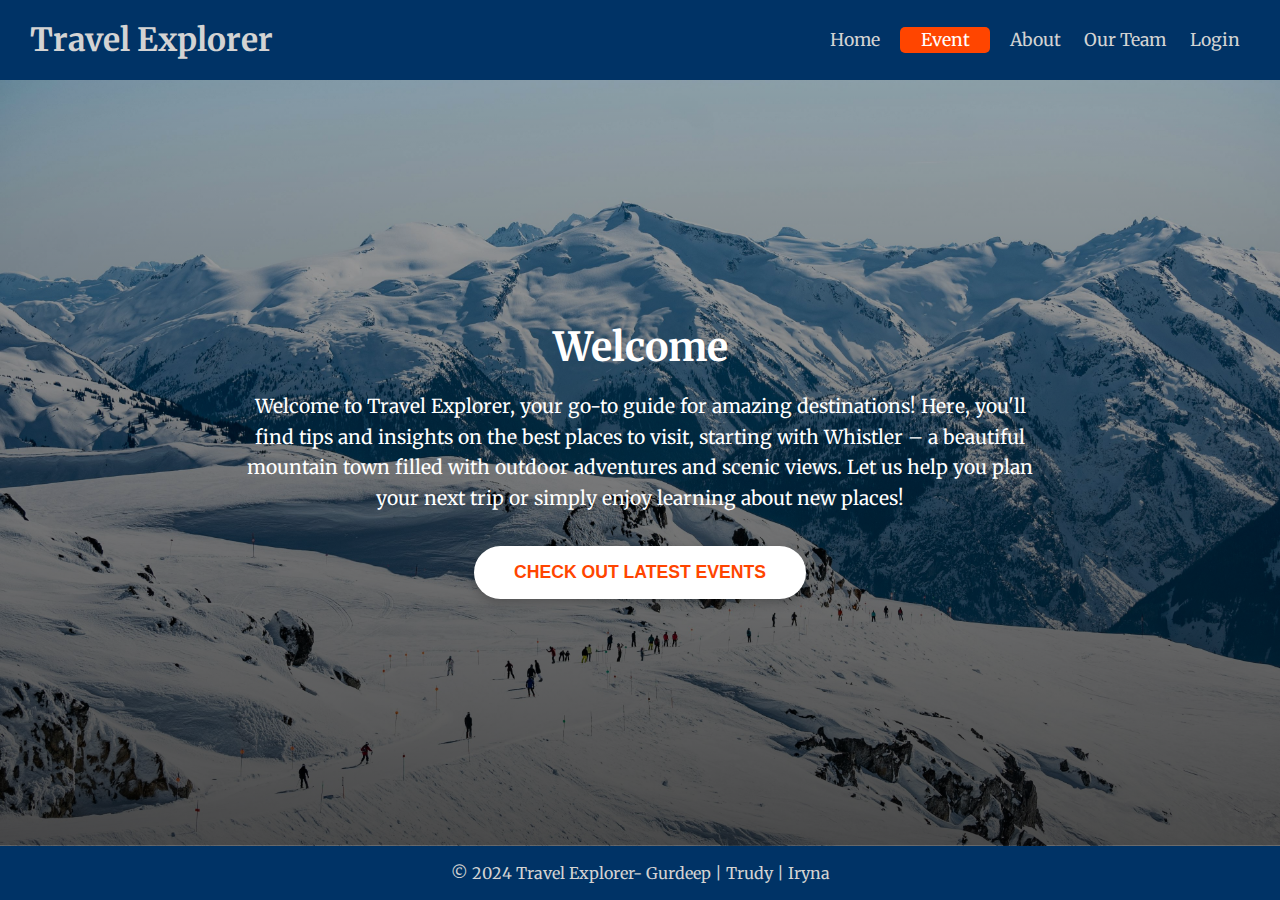
==== index.html @ 09514c2d "Updated homeopage" ====
<!DOCTYPE html>
<html lang="en">
  <head>
    <meta charset="UTF-8" />
    <meta name="viewport" content="width=device-width, initial-scale=1.0" />
    <title>Travel Explorer - Login</title>
    <link href="styles/styles.css" rel="stylesheet" />
    <script defer src="scripts/script.js"></script>

    <!-- Link to the Google Fonts -->
    <link rel="preconnect" href="https://fonts.googleapis.com" />
    <link rel="preconnect" href="https://fonts.gstatic.com" crossorigin />
    <link
      href="https://fonts.googleapis.com/css2?family=Merriweather:ital,wght@0,300;0,400;0,700;0,900;1,300;1,400;1,700;1,900&family=Ubuntu:ital,wght@0,300;0,400;0,500;0,700;1,300;1,400;1,500;1,700&display=swap"
      rel="stylesheet"
    />
  </head>
  <body>
    <div class="wrapper">
      <header>
        <div class="nav-bar">
          <h1><a href="#">Travel Explorer</a></h1>
          <a href="#menu" class="menu-btn" id="menu-btn">&#9776;</a>
          <!-- <nav id = "menu"> -->
          <nav>
            <ul>
              <li><a href="index.html">Home</a></li>
              <li><a href="event.html" class="eventLink">Event</a></li>
              <li><a href="about.html">About</a></li>
              <li><a href="our-team.html">Our Team</a></li>
              <li><a href="login.html">Login</a></li>
            </ul>
          </nav>
        </div>
        <!--End nav bar-->
      </header>
      <main class="index-container">
        <article>
          <h1>Welcome</h1>
          <p>
            Welcome to Travel Explorer, your go-to guide for amazing
            destinations! Here, you'll find tips and insights on the best places
            to visit, starting with Whistler – a beautiful mountain town filled
            with outdoor adventures and scenic views. Let us help you plan your
            next trip or simply enjoy learning about new places!
          </p>
          <button><a href="event.html">Check out latest events</a></button>
        </article>
      </main>

      <footer>
        <p>&copy; 2024 Travel Explorer- Gurdeep | Trudy | Iryna</p>
      </footer>
    </div>
    <!--End of wrapper-->
  </body>
</html>
---- styles/styles.css ----
@charset "utf-8";

/* Box Sizing Reset */
*,
*:before,
*:after {
  box-sizing: border-box;
}

/* heading font */
h1,
h2,
h3 {
  font-family: 'Merriweather', serif;
}

h1 {
  font-weight: 700;
}

p {
  font-family: 'Merriweather', serif;
  font-weight: 400;
  line-height: 1.4;
  font-size: 1em;
}
ul li {
  font-family: 'Merriweather', serif;
}

body {
  font-family: 'Ubuntu', sans-serif;
  font-size: 16px;
  margin: 0;
  background-color: #e8f1f5;
}

.wrapper {
  display: grid;
  grid-template-rows: auto 1fr auto;
  height: 100vh;
}

.nav-bar {
  display: grid;
  grid-template-columns: 3fr 1fr;
  grid-template-rows: auto auto;
  grid-template-areas:
    'logo button'
    'nav  nav';
  align-items: center;
  background-color: #003366;
  padding: 1.25rem;
}

header a {
  text-decoration: none;
  color: #d3d3d3;
}

header h1 {
  grid-area: logo;
  margin: 0;
  margin-left: 10px;
}

.nav-bar nav {
  grid-area: nav;
  text-align: right;
  display: none;
}

.show .nav-bar nav {
  display: block;
}

.nav-bar ul {
  list-style: none;
  margin: 0;
  padding: 0;
}

.nav-bar ul li {
  margin-top: 20px;
}

.nav-bar ul li:last-child {
  margin-bottom: 20px;
  text-align: center;
  width: 70px;
  justify-self: center;
}

.nav-bar nav a {
  padding-left: 10px;
  line-height: 1.5;
  font-size: 1.1rem;
  display: block;
  text-align: center;
  transition: background-color 0.5s ease;
}
.menu-btn {
  grid-area: button;
  justify-self: end;
  margin-right: 20px;
  font-weight: bold;
}

 main.index-container {
  display: flex;
  justify-content: center;
  align-items: center;
  background-image: linear-gradient(to bottom, rgba(0, 0, 0, 0.3), rgba(0, 0, 0, 0.7)), url('../images/banner.jpg'); 
  background-size: cover;
  background-position: center;
  color: #fff;
  padding: 3rem;
  text-align: center;
  flex-grow: 1;
}
.index-container article {
  max-width: 800px;
}
.index-container h1 {
  font-family: 'Merriweather', serif;
  font-size: 2.5rem;
  margin-bottom: 1rem;
}
.index-container p {
  font-size: 1.2rem;
  line-height: 1.6;
  margin-bottom: 2rem;
}
.index-container button {
  padding: 1rem 2.5rem;
  font-size: 1.1rem;
  color: #333;
  background-color: #ffffff;
  border: none;
  border-radius: 30px;
  cursor: pointer;
  box-shadow: 0px 4px 10px rgba(0, 0, 0, 0.2); 
  transition: transform 0.2s ease, box-shadow 0.2s ease;
}
.index-container button a {
  text-decoration: none;
  color: orangered;
}
.index-container button:hover {
  transform: scale(1.05);
  box-shadow: 0px 6px 15px rgba(0, 0, 0, 0.3);
}  
.nav-bar nav a:hover,
.nav-bar nav a:active,
.nav-bar nav a:focus {
  background-color: rgb(136, 136, 136);
}
.eventLink {
  background-color: orangered;
  color: white; 
  padding: 10px 15px; 
  border-radius: 5px;
  transition: background-color 0.3s ease; 
}

.eventLink:hover {
  background-color: #ff4500;
}

footer {
  background-color: #003366;
  color: #d3d3d3;
  text-align: center;
}

/******************LOGIN PAGE STYLES******************/
.login-container {
  display: flex;
  flex-direction: column;
  justify-content: center;
  align-items: center;
  width: 100%;
  background-color: #e8f1f5;
}
.login-box {
  background-color: rgba(255, 255, 255, 0.9);
  padding: 1.25rem;
  border-radius: 10px;
  width: 280px;
  box-shadow: 0 4px 10px rgba(0, 0, 0, 0.3);
  text-align: center;
}

.login-box h1 {
  color: #333;
}
.input-box {
  padding: 10px;
  text-align: left;
}
.input-box label {
  font-size: 14px;
  color: #333;
}
.input-box input {
  width: 100%;
  padding: 15px;
  margin-top: 5px;
  border: 1px solid #ccc;
  border-radius: 5px;
}

.login-btn {
  width: 100%;
  padding: 10px;
  background-color: #003366;
  color: white;
  font-size: 1rem;
  /* font-size: 16px; */
  border-radius: 5px;
  cursor: pointer;
}
.login-btn:hover {
  background-color: #015fbd;
}
.signup a {
  text-decoration: none;
  color: #007bff;
}
.signup a:hover {
  text-decoration: underline;
}

/******************OUR TEAM PAGE STYLES******************/

.team img {
  border-radius: 5%;
  height: 250px;
  width: 200px;
  object-fit: cover;
  cursor: pointer;
  transition: transform 0.3s; /* Add a hover effect */
}

.team img:hover {
  transform: scale(1.05); /* Scale up on hover */
}

.team {
  display: flex;
  flex-wrap: wrap;
  justify-content: center;
  background: linear-gradient(to bottom right, #4a6d99, transparent);
  box-shadow: 0 4px 12px rgba(0, 0, 0, 0.3);
  padding: 20px;
}

.tmembers {
  text-align: center;
  background: linear-gradient(
    167deg,
    #4a6d99,
    transparent
  ); /* Softer gradient */
  padding: 3%;
  border-radius: 10px; 
}

.tmembers h2,
.tmembers p {
  color: #000000;
  margin: 10px 0;
}

.team h3 {
  text-align: center;
  color: #000000;
}

.member-info {
  display: none;
  color: #555;
}

.member-info.active {
  display: block;
}

.team-info {
  display: flex;
  flex-direction: column; /* Change to column for small screens */
  align-items: center;
  background-color: #f8f9fa;
  box-shadow: 0 2px 8px rgba(0, 0, 0, 0.2);
  border-radius: 8px;
  height: auto; /* Change to auto to accommodate content */
  margin: 20px;
  padding: 2%;
}

.team-info h3 {
  text-align: center;
  margin-bottom: 10px; /* Add spacing below the heading */
  color: #1c1c1c;
}

.team-info #image-container {
  width: 250px;
  height: 250px;
  overflow: hidden; /* Hide overflow if image is larger */
  border-radius: 20px;
  margin: 10px auto; /* Center container */
  border: 2px solid #4a6d99; /* Border for the image container */
}

.team-info img {
  width: 100%; /* Adjust width as needed */
  height: 100%; /* Maintain aspect ratio */
  border-radius: 20px;
  object-fit: cover;
}

.team-info p {
  color: #555;
  display: block; /* Ensure paragraph is displayed */
  text-align: justify;
}

.tmember1,
.tmember2,
.tmember3 {
  padding: 2%;
}

/****************** ABOUT PAGE STYLING ******************/
main {
  padding: 20px;
  background-color: #f4f4f4;
}

main h2 {
  text-align: center;
  color: #003366;
  margin-bottom: 20px;
}

.activity-grid,
.destination-grid,
.seasonal-grid {
  display: grid;
  grid-template-columns: repeat(auto-fit, minmax(250px, 1fr));
  gap: 20px;
  margin-bottom: 40px;
}

.activity,
.destination,
.season {
  background-color: #fff;
  border: 1px solid #ddd;
  border-radius: 10px;
  padding: 15px;
  text-align: center;
  box-shadow: 0 4px 6px rgba(0, 0, 0, 0.1);
}

.activity img,
.destination img,
.season img {
  max-width: 100%;
  height: 300px;
  border-radius: 10px;
}

.activity h3,
.destination h3,
.season h3 {
  margin: 15px 0 10px;
  color: #003366;
}

/* Button for Learn More Links */
.btn {
  display: inline-block;
  padding: 10px 15px;
  background-color: #003366;
  color: #fff;
  border-radius: 5px;
  text-decoration: none;
  transition: background-color 0.3s ease;
}

.btn:hover {
  background-color: #00509e;
}

/* Travel Tips Section */
.travel-tips ul {
  list-style: none;
  padding: 0;
}

.travel-tips li {
  background-color: #fff;
  margin-bottom: 10px;
  padding: 10px;
  border-left: 5px solid #003366;
}

@media (min-width: 37.5em) /*600px / 16px = 37.5em*/ /* @media (max-width: 1920px) and (min-width: 320px) */ {
  .nav-bar {
    grid-template-columns: 1fr 450px;
    grid-template-areas: 'logo nav';
  }

  .nav-bar .menu-btn {
    display: none;
  }
  .nav-bar nav {
    display: block;
  }
  .nav-bar ul {
    display: flex;
    align-items: center;
  }

  .nav-bar ul li {
    flex: 1;
    margin-top: 0px;
  }

  .nav-bar ul li:last-child {
    margin-bottom: 0px;
  }

  .nav-bar nav a {
    padding: 0;
    text-align: center;
  }

  /****************** OUR-TEAM PAGE ******************/
  .team-info {
    display: flex;
    flex-direction: row;
  }
  .team-info p {
    margin: 0 20px;
    display: block;
    text-align: justify;
    flex: 6;
  }
  .team-info h3 {
    text-align: center;
    flex: 1;
    margin: 0 10px;
  }
  .team-info img {
    flex: 1;
    width: 250px;
    aspect-ratio: 3/2;
    object-fit: cover;
    border-radius: 20px;
    height: 100%;
  }
  .team img {
    width: 400px;
  }

  /****************** LOGIN PAGE ******************/
  .login-box {
    width: 500px;
  }
}












/*
  ========================================================================================
  HOMEPAGE styles start
  ========================================================================================
*/

:root {
  --all-black: #000000;
  --primary-black: #222222;
  --primary-neon-green: #c7fe46;
  --primary-neon-blue: #3edfd4;
  --primary-medium-blue: #2723ff;
  --primary-white: #ffffff;
  --title-stroke-width: 0.2rem;
  --title-stroke-width-neg: -0.2rem;
  --banner-desktop-height: 600px;
  --nav-desktop-height: 60px;
}

main h1 span {
  font-family: 'Barlow Condensed', sans-serif;
  font-weight: 700;
  font-style: italic;
  text-transform: uppercase;
  font-size: 5rem;
  line-height: 4rem;
  color: var(--primary-neon-green);
  padding-left: 10px;
}

.title-black-box {
  padding-top: 0.5rem;
  background-color: var(--primary-black);
}

.title-whistler {
  font-family: 'Climate Crisis', serif;
  font-optical-sizing: auto;
  font-weight: 400;
  font-style: normal;
  font-variation-settings: 'YEAR' 2000;
  text-transform: uppercase;
  letter-spacing: 1px;
  color: var(--primary-black);
  font-size: 4rem;
  line-height: 3rem;
}

.title-festival {
  font-family: 'Climate Crisis', serif;
  font-optical-sizing: auto;
  font-weight: 400;
  font-style: normal;
  font-variation-settings: 'YEAR' 2000;
  text-transform: uppercase;
  color: var(--primary-black);
  text-shadow: var(--title-stroke-width-neg) var(--title-stroke-width-neg) 0
      var(--primary-neon-green),
    var(--title-stroke-width) var(--title-stroke-width-neg) 0
      var(--primary-neon-green),
    var(--title-stroke-width-neg) var(--title-stroke-width) 0
      var(--primary-neon-green),
    var(--title-stroke-width) var(--title-stroke-width) 0
      var(--primary-neon-green);
  font-size: 2rem;
  letter-spacing: 0.3rem;
}

.home-container h1 span {
  display: block;
}

.highlight-outline {
  font-family: 'Climate Crisis', serif;
  font-optical-sizing: auto;
  font-weight: 400;
  font-style: normal;
  font-variation-settings: 'YEAR' 2000;
  text-transform: uppercase;
  text-shadow: var(--title-stroke-width-neg) var(--title-stroke-width-neg) 0
      var(--primary-black),
    var(--title-stroke-width) var(--title-stroke-width-neg) 0
      var(--primary-black),
    var(--title-stroke-width-neg) var(--title-stroke-width) 0
      var(--primary-black),
    var(--title-stroke-width) var(--title-stroke-width) 0 var(--primary-black);
  font-size: 2rem;
  letter-spacing: 0.3rem;
}

.home-container button a {
  text-decoration: none;
  color: var(--primary-white);
}

/****************** HOMEPAGE nav ******************/

.home-header {
  z-index: 10;
  position: absolute;
  width: 100%;
  top: 0;
}

.home-header .nav-bar {
  background-color: var(--primary-black);
  position: fixed;
  width: 100vw;
}

.home-header h1 {
  grid-area: logo;
  padding-left: 0px;
  margin-left: 0px;
}

.home-header p,
.home-header a {
  font-family: 'Barlow', sans-serif;
  font-weight: 700;
  font-style: bold;
  text-transform: uppercase;
}

.home-container h1,
.home-container h2,
.home-container h3,
.home-container h4,
.home-container h5,
.home-container p {
  margin: 0;
  padding: 0;
}

/****************** HOMEPAGE header ******************/

.home-header {
  padding: 0;
}

.home-header .nav-bar {
  padding: 0rem 1.25rem;
}

.home-header .logo {
  height: 60px;
  width: 60px;
  margin: 0.8rem 0;
}

.home-header ul li:last-child a {
  /* background-color: var(--primary-neon-blue);
  border-radius: 0.15rem;
  padding: 0.3rem;
  color: var(--primary-black); */
}

.home-header header p {
  grid-area: logo;
  padding-left: 0px;
  margin-left: 0px;
}

.home-header ul li:last-child {
  /* margin-bottom: 20px;
  margin-left: 2rem; */
}

/****************** HOMEPAGE sections ******************/

.index-section-info {
  background-color: var(--primary-neon-blue);
  border-bottom: 15px solid var(--all-black);
  /* display: grid; */
  /* grid-template-columns: repeat(4, 1fr); */
  grid-template-rows: auto;
  grid-row: span 2;
}

.index-section-about {
  background-color: var(--primary-neon-green);
  display: grid;
  grid-template-columns: 1fr;
  grid-column: span 3;
  justify-self: stretch;
}

.index-section-activities {
  background-color: var(--primary-black);
  display: grid;
  grid-template-columns: 1fr;
}

.index-section-team {
  background-color: var(--primary-medium-blue);
  color: var(--primary-white);

  display: grid;
  grid-template-columns: repeat(3, 1fr);
  grid-template-rows: auto;
  column-gap: 1rem;
}

.home-container .index-section-about h2 {
  width: 100%;
  text-align: center;
}

.home-container .index-section-activities h2 {
  text-align: center;
  text-transform: uppercase;
  color: var(--primary-neon-green);
}

.index-section-activities article img {
  width: 100%;
}

.home-container .index-section-team h2 {
  width: 100%;
  text-align: center;
  text-transform: uppercase;
  color: white;
}

.index-section-info,
.index-section-about,
.index-section-activities,
.index-section-team {
  padding: 2rem 2rem;
}

.index-section-info span,
.index-section-about span {
  display: block;
  padding-bottom: 1rem;
}

.index-section-info h2,
.index-section-about h2,
.index-section-activities h2,
.index-section-team h2 {
  font-family: 'Barlow Condensed', sans-serif;
  font-weight: 700;
  font-size: 3rem;
  line-height: 3rem;
  color: var(--primary-black);
}

.index-section-info h2,
.index-section-info p {
  grid-column: span 3;
}

.index-section-activities h3 {
  font-family: 'Barlow Condensed', sans-serif;
  font-weight: 500;
  font-size: 2rem;
  line-height: 2rem;
  color: var(--primary-white);
  margin: 0.5rem 0;
}

.about-anchor {
  display: block;
  width: 50px;
  height: 50px;
  margin: -8rem;
}

.index-section-info > * {
  display: block;
}

.tag {
  font-family: 'Barlow', sans-serif;
  font-weight: 500;
  font-size: 0.8rem;
  line-height: 0.8rem;
  text-transform: uppercase;
  letter-spacing: 0.1rem;
  color: var(--primary-neon-green);
  /* background-color: var(--primary-medium-blue); */
  border: 1px solid var(--primary-neon-green);
  padding: 0.2rem 0.5rem;
  display: inline-block;
}

.index-section-info .highlight-outline {
  color: var(--primary-neon-blue);
}

.index-section-about .highlight-outline {
  color: var(--primary-neon-green);
}

.index-section-info p {
  font-family: 'Barlow', sans-serif;
  font-weight: 400;
  font-style: normal;
  font-size: 1rem;
  line-height: 1.4rem;
}

.index-section-team p {
  font-family: 'Barlow Condensed', sans-serif;
  font-weight: 400;
  font-style: normal;
  font-size: 1.5rem;
  line-height: 1.4rem;
  margin: 0.5rem 0;
}

.index-section-team img {
  width: 100%;
  height: 200px;
  object-fit: cover;
}

.team-container {
  display: grid;
  grid-template-columns: repeat(3, 1fr);
  grid-template-rows: auto;
  gap: 1rem;
}

img,
section {
  margin: 0;
  border: none;
}

button {
  padding: 0.5rem 2rem;
  font-weight: 700;
  font-size: 1.5rem;
  text-transform: uppercase;
  border: none;
  margin-bottom: 2rem;
}

.home-container button {
  font-family: 'Barlow Condensed', sans-serif;
}
.index-section-about button {
  background-color: var(--primary-black);
  color: var(--primary-white);
  justify-self: center;
}

.index-section-activities button {
  background-color: var(--primary-neon-green);
  a {
    color: var(--primary-black);
  }
}

.index-section-team button {
  background-color: var(--primary-neon-blue);
  justify-self: center;
  a {
    color: var(--primary-black);
  }
}

.index-section-activities > div:first-of-type {
  grid-column: span 1;
  justify-items: center;
  align-content: center;
}

.index-section-team > div:first-of-type {
  display: grid;
  grid-column: 1/4;
  grid-template-columns: 1fr;
}

.index-section-activities > div:nth-of-type(2) {
  display: grid;
  grid-column: 1;
  grid-template-columns: subgrid;
  flex-direction: column;
  justify-self: center;
  align-items: center;
  gap: 2rem;
}

.index-section-activities article > div {
  padding-bottom: 1rem;
  border-bottom: 3px solid var(--primary-white);
}

.index-section-team div:nth-of-type(2) {
  display: grid;

  grid-column: 1/4;
  grid-template-columns: subgrid;
}

.index-section-team div:first-of-type h2 {
  grid-column: span 3;
}

.index-section-team div:nth-of-type(2) article {
  grid-column: span 1;
}

/****************** HOMEPAGE ******************/

.home-container .banner {
  position: absolute;
  height: var(--banner-desktop-height);
  width: 100%;
  z-index: 1;
  top: 0;
  overflow: hidden;
}

.home-container .banner h1 {
  position: absolute;
  width: 100vw;
  bottom: 0;
  z-index: 2;
  margin: 0;
}

.home-container .banner-img {
  position: absolute;
  height: 100%;
  width: 100vw;
  background-position: center;
  background-image: url('../images/index/skiiers1.jpg');
  background-size: cover;
  z-index: 1;
}

.index-content {
  z-index: 0;
  margin-top: var(--banner-desktop-height);
  background-color: var(--primary-black);
}

.home-container {
  text-align: left;
  padding: 0px;
  z-index: 5;
  h1,
  h2,
  h3,
  h4,
  h5,
  p {
    text-align: left;
  }
}

.index-content > img:nth-of-type(2) {
  display: none;
}

/****************** HOMEPAGE footer ******************/

.home-footer {
  padding: 0rem 2rem 2rem 2rem;
}

.home-footer {
  background-color: var(--primary-black);
  display: grid;
  grid-template-columns: repeat(2, 1fr);
  column-gap: 2rem;
}

.home-footer .logo {
  width: 54px;
  height: 54px;
}

.home-footer div {
  justify-items: start;
}

.home-footer div > div {
  display: flex;
  gap: 0.8rem;
  margin-bottom: 1rem;
}

.home-footer > div:nth-of-type(3),
.home-footer > p {
  opacity: 0.5;
}

.home-footer h5 {
  display: inline;
  font-family: 'Barlow Condensed', sans-serif;
  font-weight: 700;
  font-style: italic;
  text-transform: uppercase;
  font-size: 1rem;
  line-height: 1rem;
  color: var(--primary-neon-green);
  margin: 0;
  align-self: center;
}

.home-footer h5 span {
  display: block;
  text-align: left;
}

.home-footer button {
  background-color: var(--primary-neon-blue);
  display: block;
  width: 100%;
  font-size: 1rem;
  padding: 0.35rem 0.5rem;
  border-radius: 0.15rem;
}

.home-footer div:nth-of-type(3) a,
.home-footer p {
  text-decoration: none;
  font-family: 'Barlow', sans-serif;
  font-weight: 400;
  font-style: normal;
  color: var(--primary-white);
  align-self: end;
}

.home-footer div:nth-of-type(2) ul {
  margin: 0;
}

.home-footer div:nth-of-type(2) a {
  text-decoration: none;
  font-family: 'Barlow Condensed', sans-serif;
  text-transform: uppercase;
  text-align: left;
  font-weight: 500;
  font-style: normal;
  color: var(--primary-white);
}

.home-footer ul {
  padding-left: 0;
}

.home-footer ul li {
  list-style-type: none;
  text-align: left;
  padding-bottom: 0.5rem;
}

.home-footer div:nth-of-type(3) {
  display: grid;
  grid-template-columns: subgrid;
  justify-items: start;
  grid-column: span 2;
  gap: 1.5rem;
  margin-bottom: 0.8rem;
}

.socials {
  grid-column: 1;
  display: flex;
  justify-self: start;
  gap: 0.5rem;
  margin: 0.5rem 0;
}

.socials img {
  width: 24px;
  align-items: end;
  align-content: end;
  align-self: flex-end;
}

.home-footer p:last-of-type {
  /* border-top: 2px solid rgba(255, 255, 255, 0.5);
  padding-top: 0.5rem;
  grid-column: span 2;
  margin: 0;
  text-align: left; */
}

.home-footer ul {
  margin: 0;
}

.home-footer button a {
  color: var(--primary-black) !important;
}

/****************** HOMEPAGE Decorative ******************/

.decorative-S-line {
  display: grid;
  margin-top: -16vw;
  grid-column: span 7;
  overflow: hidden;
  place-items: center;
}

.decorative-S-line > img {
  width: 200%;
}

img.decorative-S-green,
img.decorative-S-blue {
  all: unset;
  position: absolute;
  z-index: 5;
}
img.decorative-S-green {
  width: 70vw;
  left: 0;
  margin-top: -4vh;
  margin-left: -20vw;
}
img.decorative-S-blue {
  width: 30vw;
  margin-right: calc(-30vw / 1.5);
  right: 0;
}

/* mobile */
/* .index-container {
  background-image: url('../images/index/snowmountains2.jpg');
  background-size: 50rem;
  background-repeat: no-repeat;
  display: flex;
}

.index-container h1 {
  font-size: 5rem;
}

.index-container article {
  width: 100%;
  text-align: center;
  justify-self: center;
  align-self: center;
}

.index-container button {
  background-color: #003366;
}

.index-container a {
  text-decoration: none;
  color: white;
} */

/* 
  ========================================================================================
  Desktop styles
  ========================================================================================
*/

/* using the same breakpoint as above */
@media (min-width: 37.5em) {
  .home-header ul li:last-child {
    /* margin-bottom: 0px; */
  }

  .index-content {
    display: grid;
    grid-template-columns: repeat(7, 1fr);
  }
  .index-section-info {
    display: grid;
    /* grid-template-columns: subgrid; */
    /* grid-template-rows: subgrid; */
    grid-column: 4/8;
    grid-row: 1/3;
    width: 100%;
    border-left: 15px solid var(--all-black);
    border-bottom: 0;
    z-index: 1;
  }

  .info-bg-text {
    grid-column: span 7;
    overflow: hidden;

    /* one line */
    text-overflow: clip;
    overflow: hidden;
    white-space: nowrap;

    /* style */
    color: var(--primary-black);
    font-family: 'Climate Crisis', serif;
    font-optical-sizing: auto;
    font-weight: 400;
    font-style: normal;
    font-variation-settings: 'YEAR' 2000;
    font-size: 8rem;
    text-transform: uppercase;
    text-shadow: var(--title-stroke-width-neg) var(--title-stroke-width-neg) 0
        var(--primary-medium-blue),
      var(--title-stroke-width) var(--title-stroke-width-neg) 0
        var(--primary-medium-blue),
      var(--title-stroke-width-neg) var(--title-stroke-width) 0
        var(--primary-medium-blue),
      var(--title-stroke-width) var(--title-stroke-width) 0
        var(--primary-medium-blue);
  }

  .index-content > p:nth-of-type(1) {
    grid-column: span 7;
    grid-row: 3;
    margin-top: -7rem;
  }

  .index-content > p:nth-of-type(2) {
    grid-column: span 7;
    margin-top: -5rem;
  }

  .index-content > p:nth-of-type(3) {
    grid-column: span 7;
  }

  .index-content > img:first-of-type {
    display: grid;
    grid-template-columns: subgrid;
    grid-row: 1/2;
    grid-column: 1/5;
    z-index: 0;
    padding-left: 2rem;
    border-right: 15px solid var(--all-black);
    border-bottom: 0;
  }

  .index-section-about {
    margin-top: 2rem;
    grid-column: 1/5;
    grid-row: 4/5;
    border-right: 15px solid var(--all-black);
    border-bottom: 0;
    z-index: 1;
    align-self: start;
  }

  /* desktop */
  /* .index-container {
    background-image: url('../images/index/snowmountains2.jpg');
    background-size: 100vw;
    height: 100vh;
    display: flex;
    width: 100%;
  } */

  .home-container .index-section-about h2 {
    text-align: left;
  }

  .home-container .index-section-about button {
    align-self: start;
    justify-self: start;
  }

  .index-content > img:nth-of-type(2) {
    margin-top: 2rem;
    display: grid;
    grid-template-columns: subgrid;
    grid-column: 4/8;
    grid-row: 4/5;
    z-index: 0;
    border-left: 15px solid var(--all-black);
    border-bottom: 0;
    padding-right: 2rem;
    width: 100%;
  }

  .index-section-activities {
    display: grid;
    grid-column: span 7;
    align-self: center;
  }

  .index-section-activities > div:nth-of-type(1) {
    grid-column: span 7;
  }

  .index-section-activities > div:nth-of-type(2) {
    display: grid;
    grid-column: span 7;
    grid-template-columns: 1fr 1fr;
    margin: auto;
  }

  .index-section-activities article {
    display: grid;
    grid-column: span 2;
    grid-template-columns: subgrid;
    /* grid-template-rows: min-content min-content 1fr; */
  }

  .index-section-activities article > div {
    grid-column: 1/3;
    grid-row: 1/2;
    z-index: 0;
  }

  .index-section-activities article > img {
    grid-column: 2;
    grid-row: 1/4;
    z-index: 1;
  }

  .index-section-activities article .tag {
    grid-column: 1/2;
    grid-row: 2/3;
    justify-self: start;
  }

  .index-section-team {
    grid-column: span 7;
    grid-template-columns: subgrid;
  }

  .index-section-team > div:first-of-type {
    grid-column: span 7;
  }

  .index-section-team > div:nth-of-type(2) {
    grid-column: span 7;
    grid-template-columns: 1fr 1fr 1fr;
    column-gap: 1rem;
  }
  .index-section-team > div:first-child > h2 {
    grid-column: 1/2;
    justify-self: start;
    text-align: left;
  }

  .index-section-team > div:first-child > button {
    grid-column: 2/3;
    justify-self: center;
    align-self: center;
  }

  .index-content img:nth-of-type(3) {
    grid-column: span 7;
  }

  img.decorative-S-green,
  img.decorative-S-blue {
    all: unset;
    position: absolute;
    z-index: 5;
  }
  img.decorative-S-green {
    width: 50vw;
    left: 0;
    margin-top: -10vw;
    margin-left: -10vw;
  }
  img.decorative-S-blue {
    width: 30vw;
    max-width: 400px;
    margin-right: calc(-30vw / 1.5);
    right: 0;
  }
}

/* @media (min-width: 30em) {
  .index-container {
    background-size: 80rem;
    background-color: #003366;
  }
} */
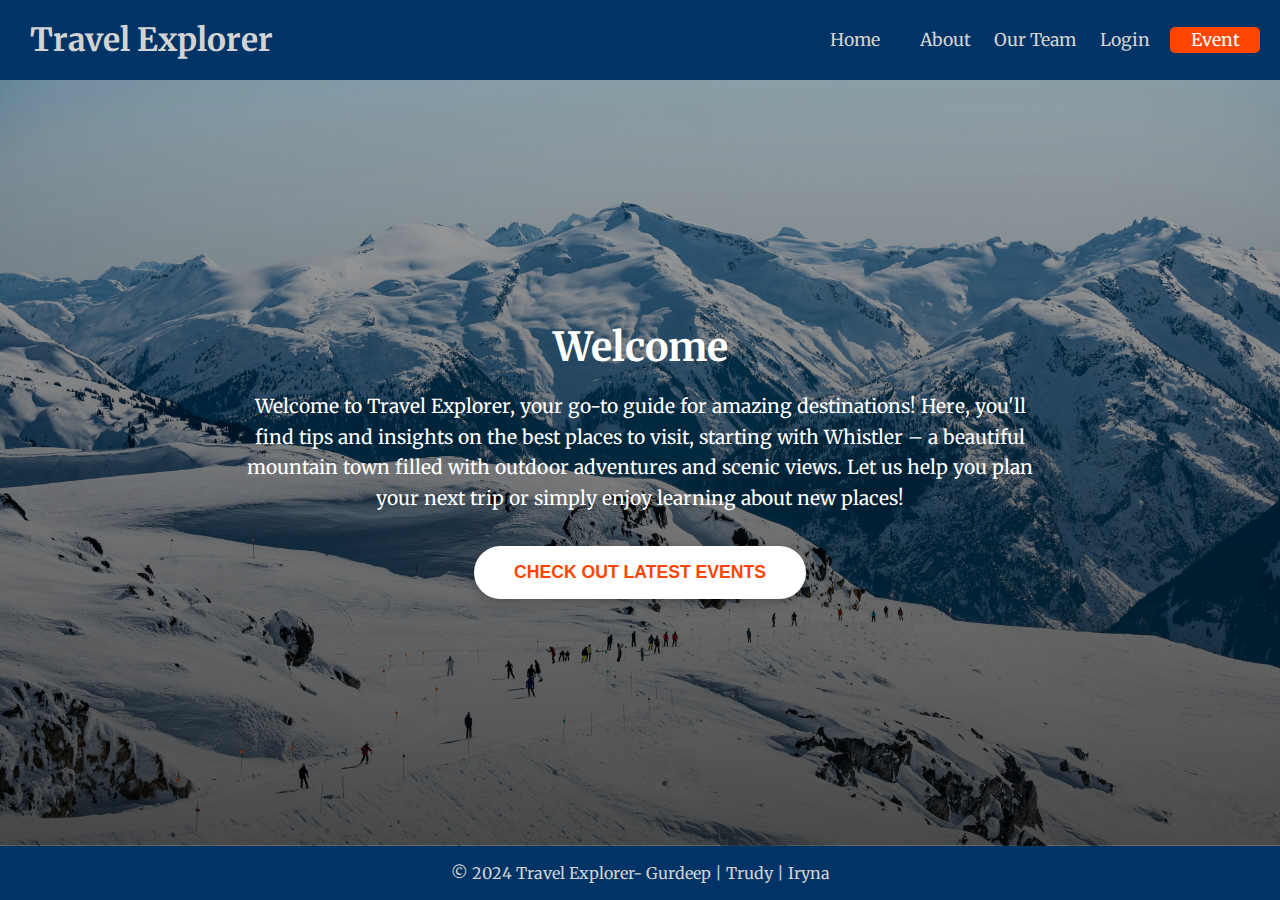
==== commit d24222d2: "updated nav bar" ====
--- a/index.html
+++ b/index.html
@@ -25,10 +25,10 @@
           <nav>
             <ul>
               <li><a href="index.html">Home</a></li>
-              <li><a href="event.html" class="eventLink">Event</a></li>
               <li><a href="about.html">About</a></li>
               <li><a href="our-team.html">Our Team</a></li>
               <li><a href="login.html">Login</a></li>
+              <li><a href="event.html" class="eventLink">Event</a></li>
             </ul>
           </nav>
         </div>
--- a/styles/styles.css
+++ b/styles/styles.css
@@ -106,11 +106,16 @@
   font-weight: bold;
 }
 
- main.index-container {
+main.index-container {
   display: flex;
   justify-content: center;
   align-items: center;
-  background-image: linear-gradient(to bottom, rgba(0, 0, 0, 0.3), rgba(0, 0, 0, 0.7)), url('../images/banner.jpg'); 
+  background-image: linear-gradient(
+      to bottom,
+      rgba(0, 0, 0, 0.3),
+      rgba(0, 0, 0, 0.7)
+    ),
+    url('../images/banner.jpg');
   background-size: cover;
   background-position: center;
   color: #fff;
@@ -139,7 +144,7 @@
   border: none;
   border-radius: 30px;
   cursor: pointer;
-  box-shadow: 0px 4px 10px rgba(0, 0, 0, 0.2); 
+  box-shadow: 0px 4px 10px rgba(0, 0, 0, 0.2);
   transition: transform 0.2s ease, box-shadow 0.2s ease;
 }
 .index-container button a {
@@ -149,7 +154,7 @@
 .index-container button:hover {
   transform: scale(1.05);
   box-shadow: 0px 6px 15px rgba(0, 0, 0, 0.3);
-}  
+}
 .nav-bar nav a:hover,
 .nav-bar nav a:active,
 .nav-bar nav a:focus {
@@ -157,10 +162,10 @@
 }
 .eventLink {
   background-color: orangered;
-  color: white; 
-  padding: 10px 15px; 
+  color: white;
+  padding: 10px 15px;
   border-radius: 5px;
-  transition: background-color 0.3s ease; 
+  transition: background-color 0.3s ease;
 }
 
 .eventLink:hover {
@@ -263,7 +268,7 @@
     transparent
   ); /* Softer gradient */
   padding: 3%;
-  border-radius: 10px; 
+  border-radius: 10px;
 }
 
 .tmembers h2,
@@ -471,17 +476,6 @@
     width: 500px;
   }
 }
-
-
-
-
-
-
-
-
-
-
-
 
 /*
   ========================================================================================
@@ -502,23 +496,24 @@
   --nav-desktop-height: 60px;
 }
 
-main h1 span {
+.home-container h1 span {
   font-family: 'Barlow Condensed', sans-serif;
   font-weight: 700;
   font-style: italic;
   text-transform: uppercase;
-  font-size: 5rem;
-  line-height: 4rem;
+  font-size: calc(3rem + 5vw);
+  line-height: calc(3rem + 3vw);
   color: var(--primary-neon-green);
-  padding-left: 10px;
+  padding-left: 0.8rem;
 }
 
 .title-black-box {
-  padding-top: 0.5rem;
+  padding-top: 2vw;
   background-color: var(--primary-black);
 }
 
-.title-whistler {
+.home-container h1 .title-whistler {
+  padding-left: 1.4rem;
   font-family: 'Climate Crisis', serif;
   font-optical-sizing: auto;
   font-weight: 400;
@@ -527,11 +522,12 @@
   text-transform: uppercase;
   letter-spacing: 1px;
   color: var(--primary-black);
-  font-size: 4rem;
-  line-height: 3rem;
-}
-
-.title-festival {
+  font-size: calc(2rem + 5vw);
+  line-height: calc(1rem + 3vw);
+}
+
+.home-container .title-festival {
+  padding-left: 1.2rem;
   font-family: 'Climate Crisis', serif;
   font-optical-sizing: auto;
   font-weight: 400;
@@ -547,7 +543,8 @@
       var(--primary-neon-green),
     var(--title-stroke-width) var(--title-stroke-width) 0
       var(--primary-neon-green);
-  font-size: 2rem;
+  font-size: calc(1rem + 1vw);
+  line-height: calc(3rem + 2vw);
   letter-spacing: 0.3rem;
 }
 
@@ -633,22 +630,19 @@
   margin: 0.8rem 0;
 }
 
-.home-header ul li:last-child a {
-  /* background-color: var(--primary-neon-blue);
-  border-radius: 0.15rem;
-  padding: 0.3rem;
-  color: var(--primary-black); */
-}
-
 .home-header header p {
   grid-area: logo;
   padding-left: 0px;
   margin-left: 0px;
 }
 
-.home-header ul li:last-child {
-  /* margin-bottom: 20px;
-  margin-left: 2rem; */
+.unselectable {
+  -webkit-touch-callout: none;
+  -webkit-user-select: none;
+  -khtml-user-select: none;
+  -moz-user-select: none;
+  -ms-user-select: none;
+  user-select: none;
 }
 
 /****************** HOMEPAGE sections ******************/
@@ -656,10 +650,7 @@
 .index-section-info {
   background-color: var(--primary-neon-blue);
   border-bottom: 15px solid var(--all-black);
-  /* display: grid; */
-  /* grid-template-columns: repeat(4, 1fr); */
-  grid-template-rows: auto;
-  grid-row: span 2;
+  /* grid-template-rows: auto; */
 }
 
 .index-section-about {
@@ -730,6 +721,7 @@
   font-size: 3rem;
   line-height: 3rem;
   color: var(--primary-black);
+  grid-row: 1;
 }
 
 .index-section-info h2,
@@ -765,7 +757,6 @@
   text-transform: uppercase;
   letter-spacing: 0.1rem;
   color: var(--primary-neon-green);
-  /* background-color: var(--primary-medium-blue); */
   border: 1px solid var(--primary-neon-green);
   padding: 0.2rem 0.5rem;
   display: inline-block;
@@ -947,13 +938,17 @@
 
 .home-footer {
   padding: 0rem 2rem 2rem 2rem;
-}
-
-.home-footer {
   background-color: var(--primary-black);
   display: grid;
   grid-template-columns: repeat(2, 1fr);
   column-gap: 2rem;
+}
+
+.home-footer p {
+  grid-column: span 2;
+  width: 100vw;
+  text-align: left;
+  margin: 0.7rem 0rem;
 }
 
 .home-footer .logo {
@@ -1038,12 +1033,14 @@
 }
 
 .home-footer div:nth-of-type(3) {
-  display: grid;
-  grid-template-columns: subgrid;
-  justify-items: start;
+  text-align: left;
   grid-column: span 2;
   gap: 1.5rem;
-  margin-bottom: 0.8rem;
+  padding: 0.8rem 0rem;
+  border-bottom: 1px solid grey;
+}
+.home-footer div:nth-of-type(3) a {
+  margin-right: 2rem;
 }
 
 .socials {
@@ -1061,14 +1058,6 @@
   align-self: flex-end;
 }
 
-.home-footer p:last-of-type {
-  /* border-top: 2px solid rgba(255, 255, 255, 0.5);
-  padding-top: 0.5rem;
-  grid-column: span 2;
-  margin: 0;
-  text-align: left; */
-}
-
 .home-footer ul {
   margin: 0;
 }
@@ -1109,33 +1098,10 @@
   right: 0;
 }
 
-/* mobile */
-/* .index-container {
-  background-image: url('../images/index/snowmountains2.jpg');
-  background-size: 50rem;
-  background-repeat: no-repeat;
-  display: flex;
-}
-
-.index-container h1 {
-  font-size: 5rem;
-}
-
-.index-container article {
-  width: 100%;
-  text-align: center;
-  justify-self: center;
-  align-self: center;
-}
-
-.index-container button {
-  background-color: #003366;
-}
-
-.index-container a {
-  text-decoration: none;
-  color: white;
-} */
+/* No need to show extra decoration elements on mobile */
+.info-bg-text {
+  display: none;
+}
 
 /* 
   ========================================================================================
@@ -1145,18 +1111,12 @@
 
 /* using the same breakpoint as above */
 @media (min-width: 37.5em) {
-  .home-header ul li:last-child {
-    /* margin-bottom: 0px; */
-  }
-
   .index-content {
     display: grid;
     grid-template-columns: repeat(7, 1fr);
   }
   .index-section-info {
     display: grid;
-    /* grid-template-columns: subgrid; */
-    /* grid-template-rows: subgrid; */
     grid-column: 4/8;
     grid-row: 1/3;
     width: 100%;
@@ -1166,8 +1126,10 @@
   }
 
   .info-bg-text {
+    display: block;
     grid-column: span 7;
     overflow: hidden;
+    justify-self: center;
 
     /* one line */
     text-overflow: clip;
@@ -1228,16 +1190,6 @@
     z-index: 1;
     align-self: start;
   }
-
-  /* desktop */
-  /* .index-container {
-    background-image: url('../images/index/snowmountains2.jpg');
-    background-size: 100vw;
-    height: 100vh;
-    display: flex;
-    width: 100%;
-  } */
-
   .home-container .index-section-about h2 {
     text-align: left;
   }
@@ -1281,7 +1233,6 @@
     display: grid;
     grid-column: span 2;
     grid-template-columns: subgrid;
-    /* grid-template-rows: min-content min-content 1fr; */
   }
 
   .index-section-activities article > div {
@@ -1351,12 +1302,3 @@
     right: 0;
   }
 }
-
-/* @media (min-width: 30em) {
-  .index-container {
-    background-size: 80rem;
-    background-color: #003366;
-  }
-} */
-
-
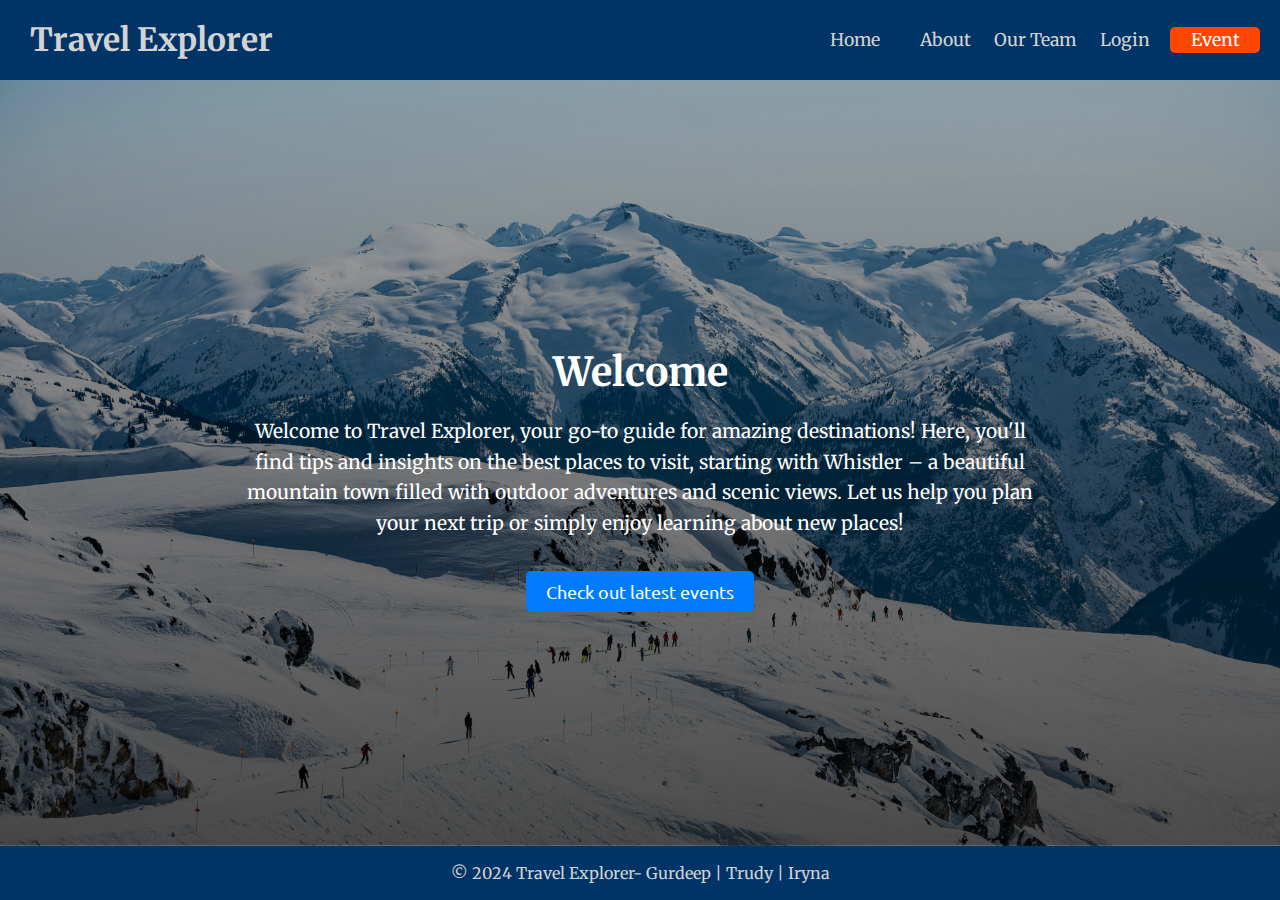
==== commit 40ade9e3: "updated all pages" ====
--- a/index.html
+++ b/index.html
@@ -4,8 +4,9 @@
     <meta charset="UTF-8" />
     <meta name="viewport" content="width=device-width, initial-scale=1.0" />
     <title>Travel Explorer - Login</title>
+    
+    <!-- Link to our stylesheet -->
     <link href="styles/styles.css" rel="stylesheet" />
-    <script defer src="scripts/script.js"></script>
 
     <!-- Link to the Google Fonts -->
     <link rel="preconnect" href="https://fonts.googleapis.com" />
@@ -36,7 +37,7 @@
       </header>
       <main class="index-container">
         <article>
-          <h1>Welcome</h1>
+          <h2>Welcome</h2>
           <p>
             Welcome to Travel Explorer, your go-to guide for amazing
             destinations! Here, you'll find tips and insights on the best places
@@ -44,7 +45,8 @@
             with outdoor adventures and scenic views. Let us help you plan your
             next trip or simply enjoy learning about new places!
           </p>
-          <button><a href="event.html">Check out latest events</a></button>
+          <!-- <button><a href="event.html">Check out latest events</a></button> -->
+          <a href="event.html" class="button-link">Check out latest events</a>
         </article>
       </main>
 
--- a/styles/styles.css
+++ b/styles/styles.css
@@ -126,35 +126,35 @@
 .index-container article {
   max-width: 800px;
 }
-.index-container h1 {
+.index-container h2 {
   font-family: 'Merriweather', serif;
   font-size: 2.5rem;
   margin-bottom: 1rem;
+  color: white;
 }
 .index-container p {
   font-size: 1.2rem;
   line-height: 1.6;
   margin-bottom: 2rem;
 }
-.index-container button {
+.button-link {
+  display: inline-block;
   padding: 1rem 2.5rem;
   font-size: 1.1rem;
-  color: #333;
-  background-color: #ffffff;
-  border: none;
-  border-radius: 30px;
-  cursor: pointer;
-  box-shadow: 0px 4px 10px rgba(0, 0, 0, 0.2);
-  transition: transform 0.2s ease, box-shadow 0.2s ease;
-}
-.index-container button a {
+  padding: 10px 20px;
+  background-color: #007bff;
+  color: white;
   text-decoration: none;
-  color: orangered;
-}
-.index-container button:hover {
+  border-radius: 5px;
+  text-align: center;
+}
+
+.button-link:hover {
+  background-color: #0056b3;
   transform: scale(1.05);
   box-shadow: 0px 6px 15px rgba(0, 0, 0, 0.3);
 }
+
 .nav-bar nav a:hover,
 .nav-bar nav a:active,
 .nav-bar nav a:focus {
@@ -505,6 +505,7 @@
   line-height: calc(3rem + 3vw);
   color: var(--primary-neon-green);
   padding-left: 0.8rem;
+  z-index: 10;
 }
 
 .title-black-box {
@@ -575,19 +576,24 @@
   color: var(--primary-white);
 }
 
-/****************** HOMEPAGE nav ******************/
-
-.home-header {
-  z-index: 10;
-  position: absolute;
-  width: 100%;
-  top: 0;
-}
+/****************** HOMEPAGE NAV ******************/
 
 .home-header .nav-bar {
   background-color: var(--primary-black);
   position: fixed;
-  width: 100vw;
+  width: 100%;
+  padding: 0rem 1.25rem;
+}
+
+.home-header .nav-bar ul li:last-child {
+  width: 100%;
+  margin-bottom: 2rem;
+}
+
+.home-header .logo {
+  height: 60px;
+  width: 60px;
+  margin: 0.8rem 0;
 }
 
 .home-header h1 {
@@ -617,17 +623,10 @@
 /****************** HOMEPAGE header ******************/
 
 .home-header {
+  z-index: 10;
+  position: absolute;
+  top: 0;
   padding: 0;
-}
-
-.home-header .nav-bar {
-  padding: 0rem 1.25rem;
-}
-
-.home-header .logo {
-  height: 60px;
-  width: 60px;
-  margin: 0.8rem 0;
 }
 
 .home-header header p {
@@ -738,11 +737,8 @@
   margin: 0.5rem 0;
 }
 
-.about-anchor {
-  display: block;
-  width: 50px;
-  height: 50px;
-  margin: -8rem;
+.anchor {
+  height: 1px;
 }
 
 .index-section-info > * {
@@ -894,16 +890,16 @@
 
 .home-container .banner h1 {
   position: absolute;
-  width: 100vw;
+  width: 100%;
   bottom: 0;
-  z-index: 2;
+  z-index: 10;
   margin: 0;
 }
 
 .home-container .banner-img {
   position: absolute;
   height: 100%;
-  width: 100vw;
+  width: 100%;
   background-position: center;
   background-image: url('../images/index/skiiers1.jpg');
   background-size: cover;
@@ -914,6 +910,13 @@
   z-index: 0;
   margin-top: var(--banner-desktop-height);
   background-color: var(--primary-black);
+}
+
+.home-header,
+.home-container,
+.home-footer {
+  width: 100%;
+  overflow: hidden;
 }
 
 .home-container {
@@ -946,7 +949,7 @@
 
 .home-footer p {
   grid-column: span 2;
-  width: 100vw;
+  width: 100%;
   text-align: left;
   margin: 0.7rem 0rem;
 }
@@ -989,15 +992,6 @@
   text-align: left;
 }
 
-.home-footer button {
-  background-color: var(--primary-neon-blue);
-  display: block;
-  width: 100%;
-  font-size: 1rem;
-  padding: 0.35rem 0.5rem;
-  border-radius: 0.15rem;
-}
-
 .home-footer div:nth-of-type(3) a,
 .home-footer p {
   text-decoration: none;
@@ -1039,6 +1033,7 @@
   padding: 0.8rem 0rem;
   border-bottom: 1px solid grey;
 }
+
 .home-footer div:nth-of-type(3) a {
   margin-right: 2rem;
 }
@@ -1087,10 +1082,10 @@
   z-index: 5;
 }
 img.decorative-S-green {
-  width: 70vw;
+  width: 70%;
   left: 0;
-  margin-top: -4vh;
-  margin-left: -20vw;
+  margin-top: -4%;
+  margin-left: -20%;
 }
 img.decorative-S-blue {
   width: 30vw;
@@ -1111,6 +1106,15 @@
 
 /* using the same breakpoint as above */
 @media (min-width: 37.5em) {
+  .anchor-about {
+    grid-column: 1;
+    grid-row: 1;
+  }
+  .home-header .nav-bar ul li:last-child {
+    text-align: center;
+    width: 100%;
+    margin-bottom: 0rem;
+  }
   .index-content {
     display: grid;
     grid-template-columns: repeat(7, 1fr);
@@ -1287,18 +1291,19 @@
   img.decorative-S-blue {
     all: unset;
     position: absolute;
+  }
+  img.decorative-S-green {
+    width: 50%;
+    left: 0;
+    max-width: 500px;
+    margin-top: -5%;
+    margin-left: -10%;
     z-index: 5;
   }
-  img.decorative-S-green {
-    width: 50vw;
-    left: 0;
-    margin-top: -10vw;
-    margin-left: -10vw;
-  }
   img.decorative-S-blue {
-    width: 30vw;
+    width: 30%;
     max-width: 400px;
-    margin-right: calc(-30vw / 1.5);
-    right: 0;
-  }
-}
+    right: -15%;
+    z-index: 15;
+  }
+}
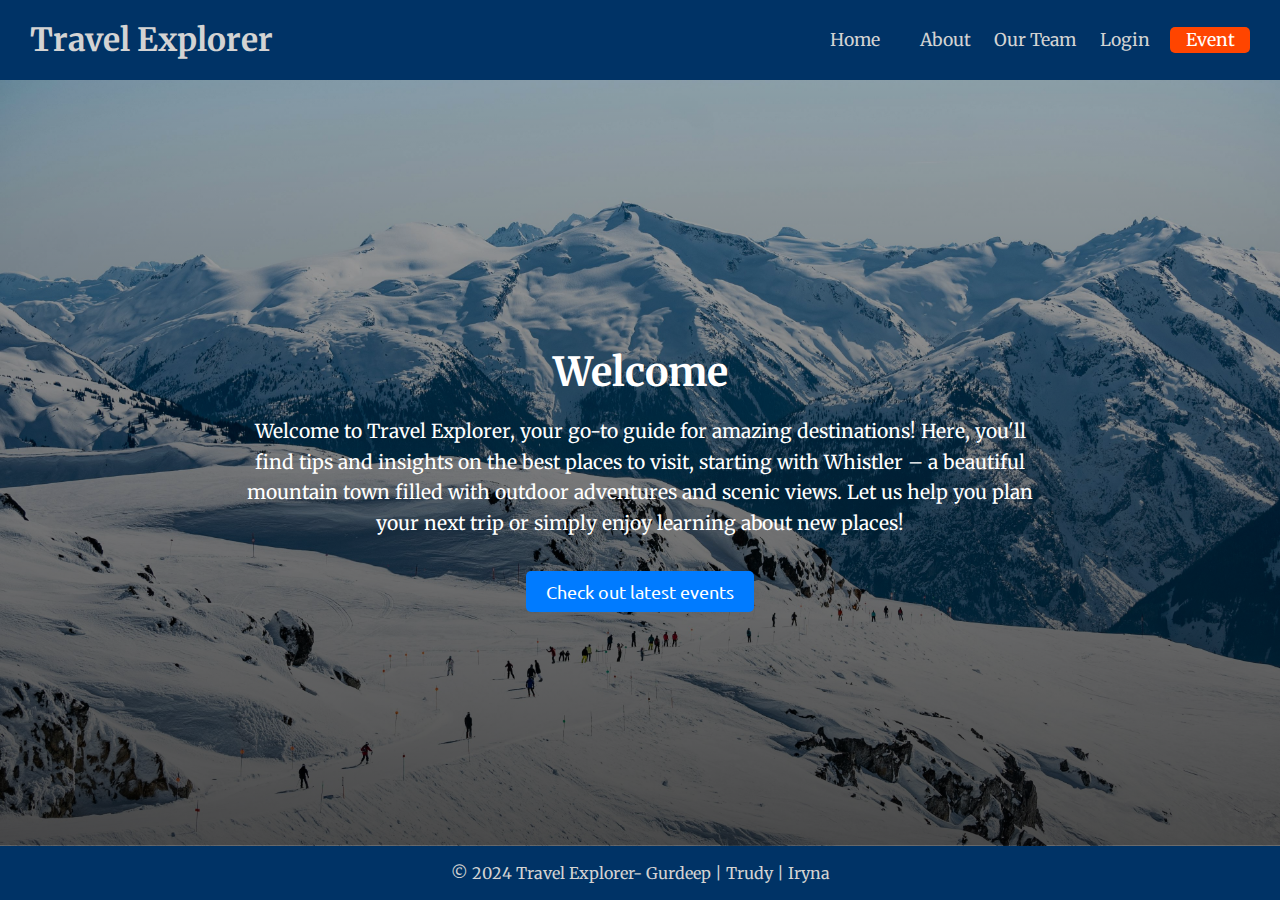
==== commit 69f0814e: "removed unnecessary comments" ====
--- a/index.html
+++ b/index.html
@@ -7,6 +7,10 @@
     
     <!-- Link to our stylesheet -->
     <link href="styles/styles.css" rel="stylesheet" />
+    
+    
+    <!-- Link to our javaScript -->
+    <script defer src="scripts/script.js"></script>
 
     <!-- Link to the Google Fonts -->
     <link rel="preconnect" href="https://fonts.googleapis.com" />
@@ -22,7 +26,6 @@
         <div class="nav-bar">
           <h1><a href="#">Travel Explorer</a></h1>
           <a href="#menu" class="menu-btn" id="menu-btn">&#9776;</a>
-          <!-- <nav id = "menu"> -->
           <nav>
             <ul>
               <li><a href="index.html">Home</a></li>
@@ -35,6 +38,7 @@
         </div>
         <!--End nav bar-->
       </header>
+      
       <main class="index-container">
         <article>
           <h2>Welcome</h2>
@@ -45,7 +49,6 @@
             with outdoor adventures and scenic views. Let us help you plan your
             next trip or simply enjoy learning about new places!
           </p>
-          <!-- <button><a href="event.html">Check out latest events</a></button> -->
           <a href="event.html" class="button-link">Check out latest events</a>
         </article>
       </main>
@@ -55,5 +58,6 @@
       </footer>
     </div>
     <!--End of wrapper-->
+
   </body>
 </html>
--- a/styles/styles.css
+++ b/styles/styles.css
@@ -32,7 +32,7 @@
   font-family: 'Ubuntu', sans-serif;
   font-size: 16px;
   margin: 0;
-  background-color: #e8f1f5;
+  background-color: #003366;
 }
 
 .wrapper {
@@ -110,6 +110,7 @@
   display: flex;
   justify-content: center;
   align-items: center;
+  background-color: #003366;
   background-image: linear-gradient(
       to bottom,
       rgba(0, 0, 0, 0.3),
@@ -161,6 +162,7 @@
   background-color: rgb(136, 136, 136);
 }
 .eventLink {
+  width: 80px;
   background-color: orangered;
   color: white;
   padding: 10px 15px;
@@ -245,6 +247,10 @@
   object-fit: cover;
   cursor: pointer;
   transition: transform 0.3s; /* Add a hover effect */
+}
+
+#team-member-iryna img {
+  object-position: 50% 85%;
 }
 
 .team img:hover {
@@ -479,7 +485,7 @@
 
 /*
   ========================================================================================
-  HOMEPAGE styles start
+  EVENTPAGE styles start
   ========================================================================================
 */
 
@@ -492,11 +498,11 @@
   --primary-white: #ffffff;
   --title-stroke-width: 0.2rem;
   --title-stroke-width-neg: -0.2rem;
-  --banner-desktop-height: 600px;
+  --banner-desktop-height: 800px;
   --nav-desktop-height: 60px;
 }
 
-.home-container h1 span {
+.event-container h1 span {
   font-family: 'Barlow Condensed', sans-serif;
   font-weight: 700;
   font-style: italic;
@@ -513,7 +519,7 @@
   background-color: var(--primary-black);
 }
 
-.home-container h1 .title-whistler {
+.event-container h1 .title-whistler {
   padding-left: 1.4rem;
   font-family: 'Climate Crisis', serif;
   font-optical-sizing: auto;
@@ -527,7 +533,7 @@
   line-height: calc(1rem + 3vw);
 }
 
-.home-container .title-festival {
+.event-container .title-festival {
   padding-left: 1.2rem;
   font-family: 'Climate Crisis', serif;
   font-optical-sizing: auto;
@@ -549,7 +555,7 @@
   letter-spacing: 0.3rem;
 }
 
-.home-container h1 span {
+.event-container h1 span {
   display: block;
 }
 
@@ -571,88 +577,76 @@
   letter-spacing: 0.3rem;
 }
 
-.home-container button a {
-  text-decoration: none;
-  color: var(--primary-white);
-}
-
-/****************** HOMEPAGE NAV ******************/
-
-.home-header .nav-bar {
+/****************** EVENTPAGE NAV ******************/
+
+.event-header .nav-bar {
   background-color: var(--primary-black);
   position: fixed;
   width: 100%;
   padding: 0rem 1.25rem;
 }
 
-.home-header .nav-bar ul li:last-child {
+.event-header .nav-bar ul li:last-child {
   width: 100%;
   margin-bottom: 2rem;
 }
 
-.home-header .logo {
+.event-header .logo {
   height: 60px;
   width: 60px;
   margin: 0.8rem 0;
 }
 
-.home-header h1 {
+.event-header h1 {
   grid-area: logo;
   padding-left: 0px;
   margin-left: 0px;
 }
 
-.home-header p,
-.home-header a {
+.event-header p,
+.event-header a {
   font-family: 'Barlow', sans-serif;
   font-weight: 700;
-  font-style: bold;
   text-transform: uppercase;
 }
 
-.home-container h1,
-.home-container h2,
-.home-container h3,
-.home-container h4,
-.home-container h5,
-.home-container p {
+.event-container h1,
+.event-container h2,
+.event-container h3,
+.event-container h4,
+.event-container h5,
+.event-container p {
   margin: 0;
   padding: 0;
 }
 
-/****************** HOMEPAGE header ******************/
-
-.home-header {
+/****************** EVENTPAGE header ******************/
+
+.event-header {
   z-index: 10;
   position: absolute;
   top: 0;
   padding: 0;
 }
 
-.home-header header p {
+.event-header header p {
   grid-area: logo;
   padding-left: 0px;
   margin-left: 0px;
 }
 
 .unselectable {
-  -webkit-touch-callout: none;
-  -webkit-user-select: none;
-  -khtml-user-select: none;
-  -moz-user-select: none;
-  -ms-user-select: none;
   user-select: none;
 }
 
-/****************** HOMEPAGE sections ******************/
-
-.index-section-info {
+/****************** EVENTPAGE sections ******************/
+
+.event-section-info {
   background-color: var(--primary-neon-blue);
   border-bottom: 15px solid var(--all-black);
-  /* grid-template-rows: auto; */
-}
-
-.index-section-about {
+}
+
+.event-section-about {
   background-color: var(--primary-neon-green);
   display: grid;
   grid-template-columns: 1fr;
@@ -660,13 +654,13 @@
   justify-self: stretch;
 }
 
-.index-section-activities {
+.event-section-activities {
   background-color: var(--primary-black);
   display: grid;
   grid-template-columns: 1fr;
 }
 
-.index-section-team {
+.event-section-team {
   background-color: var(--primary-medium-blue);
   color: var(--primary-white);
 
@@ -676,45 +670,57 @@
   column-gap: 1rem;
 }
 
-.home-container .index-section-about h2 {
+.event-container .event-section-about h2 {
   width: 100%;
   text-align: center;
 }
 
-.home-container .index-section-activities h2 {
+.event-container .event-section-activities h2 {
   text-align: center;
   text-transform: uppercase;
   color: var(--primary-neon-green);
 }
 
-.index-section-activities article img {
-  width: 100%;
-}
-
-.home-container .index-section-team h2 {
+.event-section-activities article img {
+  width: 100%;
+}
+
+.event-content > img {
+  width: 100%;
+}
+.event-container .event-section-team h2 {
   width: 100%;
   text-align: center;
   text-transform: uppercase;
   color: white;
 }
 
-.index-section-info,
-.index-section-about,
-.index-section-activities,
-.index-section-team {
+.event-container .event-section-team h3 {
+  margin-top: 0.5rem;
+  font-family: 'Barlow Condensed', sans-serif;
+  font-weight: 400;
+  font-style: normal;
+  font-size: 1.5rem;
+  line-height: 1.4rem;
+}
+
+.event-section-info,
+.event-section-about,
+.event-section-activities,
+.event-section-team {
   padding: 2rem 2rem;
 }
 
-.index-section-info span,
-.index-section-about span {
+.event-section-info span,
+.event-section-about span {
   display: block;
   padding-bottom: 1rem;
 }
 
-.index-section-info h2,
-.index-section-about h2,
-.index-section-activities h2,
-.index-section-team h2 {
+.event-section-info h2,
+.event-section-about h2,
+.event-section-activities h2,
+.event-section-team h2 {
   font-family: 'Barlow Condensed', sans-serif;
   font-weight: 700;
   font-size: 3rem;
@@ -723,12 +729,12 @@
   grid-row: 1;
 }
 
-.index-section-info h2,
-.index-section-info p {
+.event-section-info h2,
+.event-section-info p {
   grid-column: span 3;
 }
 
-.index-section-activities h3 {
+.event-section-activities h3 {
   font-family: 'Barlow Condensed', sans-serif;
   font-weight: 500;
   font-size: 2rem;
@@ -741,7 +747,7 @@
   height: 1px;
 }
 
-.index-section-info > * {
+.event-section-info > * {
   display: block;
 }
 
@@ -758,15 +764,15 @@
   display: inline-block;
 }
 
-.index-section-info .highlight-outline {
+.event-section-info .highlight-outline {
   color: var(--primary-neon-blue);
 }
 
-.index-section-about .highlight-outline {
+.event-section-about .highlight-outline {
   color: var(--primary-neon-green);
 }
 
-.index-section-info p {
+.event-section-info p {
   font-family: 'Barlow', sans-serif;
   font-weight: 400;
   font-style: normal;
@@ -774,7 +780,7 @@
   line-height: 1.4rem;
 }
 
-.index-section-team p {
+.event-section-team p {
   font-family: 'Barlow Condensed', sans-serif;
   font-weight: 400;
   font-style: normal;
@@ -783,10 +789,14 @@
   margin: 0.5rem 0;
 }
 
-.index-section-team img {
-  width: 100%;
-  height: 200px;
+.event-section-team img {
+  width: 100%;
+  height: 300px;
   object-fit: cover;
+}
+
+.event-section-team img#iryna {
+  object-position: 50% 85%;
 }
 
 .team-container {
@@ -811,43 +821,49 @@
   margin-bottom: 2rem;
 }
 
-.home-container button {
+.event-container .custom-button {
+  display: block;
+  padding: 0.5rem 2rem;
+  font-weight: 700;
+  font-size: 1.5rem;
+  text-transform: uppercase;
+  border: none;
+  margin-bottom: 2rem;
   font-family: 'Barlow Condensed', sans-serif;
-}
-.index-section-about button {
+  text-decoration: none;
+  color: var(--primary-white);
+}
+
+.event-section-about .custom-button {
   background-color: var(--primary-black);
   color: var(--primary-white);
   justify-self: center;
 }
 
-.index-section-activities button {
+.event-section-activities .custom-button {
   background-color: var(--primary-neon-green);
-  a {
-    color: var(--primary-black);
-  }
-}
-
-.index-section-team button {
+  color: var(--primary-black);
+}
+
+.event-section-team .custom-button {
   background-color: var(--primary-neon-blue);
   justify-self: center;
-  a {
-    color: var(--primary-black);
-  }
-}
-
-.index-section-activities > div:first-of-type {
+  color: var(--primary-black);
+}
+
+.event-section-activities > div:first-of-type {
   grid-column: span 1;
   justify-items: center;
   align-content: center;
 }
 
-.index-section-team > div:first-of-type {
+.event-section-team > div:first-of-type {
   display: grid;
   grid-column: 1/4;
   grid-template-columns: 1fr;
 }
 
-.index-section-activities > div:nth-of-type(2) {
+.event-section-activities > div:nth-of-type(2) {
   display: grid;
   grid-column: 1;
   grid-template-columns: subgrid;
@@ -857,29 +873,29 @@
   gap: 2rem;
 }
 
-.index-section-activities article > div {
+.event-section-activities article > div {
   padding-bottom: 1rem;
   border-bottom: 3px solid var(--primary-white);
 }
 
-.index-section-team div:nth-of-type(2) {
+.event-section-team div:nth-of-type(2) {
   display: grid;
 
   grid-column: 1/4;
   grid-template-columns: subgrid;
 }
 
-.index-section-team div:first-of-type h2 {
+.event-section-team div:first-of-type h2 {
   grid-column: span 3;
 }
 
-.index-section-team div:nth-of-type(2) article {
+.event-section-team div:nth-of-type(2) article {
   grid-column: span 1;
 }
 
-/****************** HOMEPAGE ******************/
-
-.home-container .banner {
+/****************** EVENTPAGE ******************/
+
+.event-container .banner {
   position: absolute;
   height: var(--banner-desktop-height);
   width: 100%;
@@ -888,7 +904,7 @@
   overflow: hidden;
 }
 
-.home-container .banner h1 {
+.event-container .banner h1 {
   position: absolute;
   width: 100%;
   bottom: 0;
@@ -896,7 +912,7 @@
   margin: 0;
 }
 
-.home-container .banner-img {
+.event-container .banner-img {
   position: absolute;
   height: 100%;
   width: 100%;
@@ -906,20 +922,20 @@
   z-index: 1;
 }
 
-.index-content {
+.event-content {
   z-index: 0;
   margin-top: var(--banner-desktop-height);
   background-color: var(--primary-black);
 }
 
-.home-header,
-.home-container,
-.home-footer {
+.event-header,
+.event-container,
+.event-footer {
   width: 100%;
   overflow: hidden;
 }
 
-.home-container {
+.event-container {
   text-align: left;
   padding: 0px;
   z-index: 5;
@@ -933,13 +949,13 @@
   }
 }
 
-.index-content > img:nth-of-type(2) {
+.event-content > img:nth-of-type(2) {
   display: none;
 }
 
-/****************** HOMEPAGE footer ******************/
-
-.home-footer {
+/****************** EVENTPAGE footer ******************/
+
+.event-footer {
   padding: 0rem 2rem 2rem 2rem;
   background-color: var(--primary-black);
   display: grid;
@@ -947,34 +963,34 @@
   column-gap: 2rem;
 }
 
-.home-footer p {
+.event-footer p {
   grid-column: span 2;
   width: 100%;
   text-align: left;
   margin: 0.7rem 0rem;
 }
 
-.home-footer .logo {
+.event-footer .logo {
   width: 54px;
   height: 54px;
 }
 
-.home-footer div {
+.event-footer div {
   justify-items: start;
 }
 
-.home-footer div > div {
+.event-footer div > div {
   display: flex;
   gap: 0.8rem;
   margin-bottom: 1rem;
 }
 
-.home-footer > div:nth-of-type(3),
-.home-footer > p {
+.event-footer > div:nth-of-type(3),
+.event-footer > p {
   opacity: 0.5;
 }
 
-.home-footer h5 {
+.event-footer h5 {
   display: inline;
   font-family: 'Barlow Condensed', sans-serif;
   font-weight: 700;
@@ -987,13 +1003,13 @@
   align-self: center;
 }
 
-.home-footer h5 span {
+.event-footer h5 span {
   display: block;
   text-align: left;
 }
 
-.home-footer div:nth-of-type(3) a,
-.home-footer p {
+.event-footer div:nth-of-type(3) a,
+.event-footer p {
   text-decoration: none;
   font-family: 'Barlow', sans-serif;
   font-weight: 400;
@@ -1002,11 +1018,11 @@
   align-self: end;
 }
 
-.home-footer div:nth-of-type(2) ul {
+.event-footer div:nth-of-type(2) ul {
   margin: 0;
 }
 
-.home-footer div:nth-of-type(2) a {
+.event-footer div:nth-of-type(2) a {
   text-decoration: none;
   font-family: 'Barlow Condensed', sans-serif;
   text-transform: uppercase;
@@ -1016,17 +1032,17 @@
   color: var(--primary-white);
 }
 
-.home-footer ul {
+.event-footer ul {
   padding-left: 0;
 }
 
-.home-footer ul li {
+.event-footer ul li {
   list-style-type: none;
   text-align: left;
   padding-bottom: 0.5rem;
 }
 
-.home-footer div:nth-of-type(3) {
+.event-footer div:nth-of-type(3) {
   text-align: left;
   grid-column: span 2;
   gap: 1.5rem;
@@ -1034,7 +1050,7 @@
   border-bottom: 1px solid grey;
 }
 
-.home-footer div:nth-of-type(3) a {
+.event-footer div:nth-of-type(3) a {
   margin-right: 2rem;
 }
 
@@ -1053,17 +1069,13 @@
   align-self: flex-end;
 }
 
-.home-footer ul {
+.event-footer ul {
   margin: 0;
 }
 
-.home-footer button a {
-  color: var(--primary-black) !important;
-}
-
-/****************** HOMEPAGE Decorative ******************/
-
-.decorative-S-line {
+/****************** EVENTPAGE Decorative ******************/
+
+.decorative-s-line {
   display: grid;
   margin-top: -16vw;
   grid-column: span 7;
@@ -1071,23 +1083,23 @@
   place-items: center;
 }
 
-.decorative-S-line > img {
+.decorative-s-line > img {
   width: 200%;
 }
 
-img.decorative-S-green,
-img.decorative-S-blue {
+img.decorative-s-green,
+img.decorative-s-blue {
   all: unset;
   position: absolute;
   z-index: 5;
 }
-img.decorative-S-green {
+img.decorative-s-green {
   width: 70%;
   left: 0;
   margin-top: -4%;
   margin-left: -20%;
 }
-img.decorative-S-blue {
+img.decorative-s-blue {
   width: 30vw;
   margin-right: calc(-30vw / 1.5);
   right: 0;
@@ -1106,21 +1118,22 @@
 
 /* using the same breakpoint as above */
 @media (min-width: 37.5em) {
-  .anchor-about {
+  #anchor-about {
     grid-column: 1;
     grid-row: 1;
   }
-  .home-header .nav-bar ul li:last-child {
+  .event-header .nav-bar ul li:last-child {
     text-align: center;
     width: 100%;
     margin-bottom: 0rem;
   }
-  .index-content {
+  .event-content {
     display: grid;
     grid-template-columns: repeat(7, 1fr);
   }
-  .index-section-info {
+  .event-section-info {
     display: grid;
+    grid-template-rows: min-content;
     grid-column: 4/8;
     grid-row: 1/3;
     width: 100%;
@@ -1130,13 +1143,12 @@
   }
 
   .info-bg-text {
+    all: inherit;
     display: block;
     grid-column: span 7;
-    overflow: hidden;
     justify-self: center;
 
     /* one line */
-    text-overflow: clip;
     overflow: hidden;
     white-space: nowrap;
 
@@ -1159,22 +1171,22 @@
         var(--primary-medium-blue);
   }
 
-  .index-content > p:nth-of-type(1) {
+  .event-content > p:nth-of-type(1) {
     grid-column: span 7;
     grid-row: 3;
     margin-top: -7rem;
   }
 
-  .index-content > p:nth-of-type(2) {
+  .event-content > p:nth-of-type(2) {
     grid-column: span 7;
     margin-top: -5rem;
   }
 
-  .index-content > p:nth-of-type(3) {
+  .event-content > p:nth-of-type(3) {
     grid-column: span 7;
   }
 
-  .index-content > img:first-of-type {
+  .event-content > img:first-of-type {
     display: grid;
     grid-template-columns: subgrid;
     grid-row: 1/2;
@@ -1185,7 +1197,7 @@
     border-bottom: 0;
   }
 
-  .index-section-about {
+  .event-section-about {
     margin-top: 2rem;
     grid-column: 1/5;
     grid-row: 4/5;
@@ -1194,16 +1206,16 @@
     z-index: 1;
     align-self: start;
   }
-  .home-container .index-section-about h2 {
+  .event-container .event-section-about h2 {
     text-align: left;
   }
 
-  .home-container .index-section-about button {
+  .event-container .event-section-about .custom-button {
     align-self: start;
     justify-self: start;
   }
 
-  .index-content > img:nth-of-type(2) {
+  .event-content > img:nth-of-type(2) {
     margin-top: 2rem;
     display: grid;
     grid-template-columns: subgrid;
@@ -1216,83 +1228,83 @@
     width: 100%;
   }
 
-  .index-section-activities {
+  .event-section-activities {
     display: grid;
     grid-column: span 7;
     align-self: center;
   }
 
-  .index-section-activities > div:nth-of-type(1) {
+  .event-section-activities > div:nth-of-type(1) {
     grid-column: span 7;
   }
 
-  .index-section-activities > div:nth-of-type(2) {
+  .event-section-activities > div:nth-of-type(2) {
     display: grid;
     grid-column: span 7;
     grid-template-columns: 1fr 1fr;
     margin: auto;
   }
 
-  .index-section-activities article {
+  .event-section-activities article {
     display: grid;
     grid-column: span 2;
     grid-template-columns: subgrid;
   }
 
-  .index-section-activities article > div {
+  .event-section-activities article > div {
     grid-column: 1/3;
     grid-row: 1/2;
     z-index: 0;
   }
 
-  .index-section-activities article > img {
+  .event-section-activities article > img {
     grid-column: 2;
     grid-row: 1/4;
     z-index: 1;
   }
 
-  .index-section-activities article .tag {
+  .event-section-activities article .tag {
     grid-column: 1/2;
     grid-row: 2/3;
     justify-self: start;
   }
 
-  .index-section-team {
+  .event-section-team {
     grid-column: span 7;
     grid-template-columns: subgrid;
   }
 
-  .index-section-team > div:first-of-type {
+  .event-section-team > div:first-of-type {
     grid-column: span 7;
   }
 
-  .index-section-team > div:nth-of-type(2) {
+  .event-section-team > div:nth-of-type(2) {
     grid-column: span 7;
     grid-template-columns: 1fr 1fr 1fr;
     column-gap: 1rem;
   }
-  .index-section-team > div:first-child > h2 {
+  .event-section-team > div:first-child > h2 {
     grid-column: 1/2;
     justify-self: start;
     text-align: left;
   }
 
-  .index-section-team > div:first-child > button {
+  .event-section-team > div:first-child > .custom-button {
     grid-column: 2/3;
     justify-self: center;
     align-self: center;
   }
 
-  .index-content img:nth-of-type(3) {
+  .event-content img:nth-of-type(3) {
     grid-column: span 7;
   }
 
-  img.decorative-S-green,
-  img.decorative-S-blue {
+  img.decorative-s-green,
+  img.decorative-s-blue {
     all: unset;
     position: absolute;
   }
-  img.decorative-S-green {
+  img.decorative-s-green {
     width: 50%;
     left: 0;
     max-width: 500px;
@@ -1300,7 +1312,7 @@
     margin-left: -10%;
     z-index: 5;
   }
-  img.decorative-S-blue {
+  img.decorative-s-blue {
     width: 30%;
     max-width: 400px;
     right: -15%;
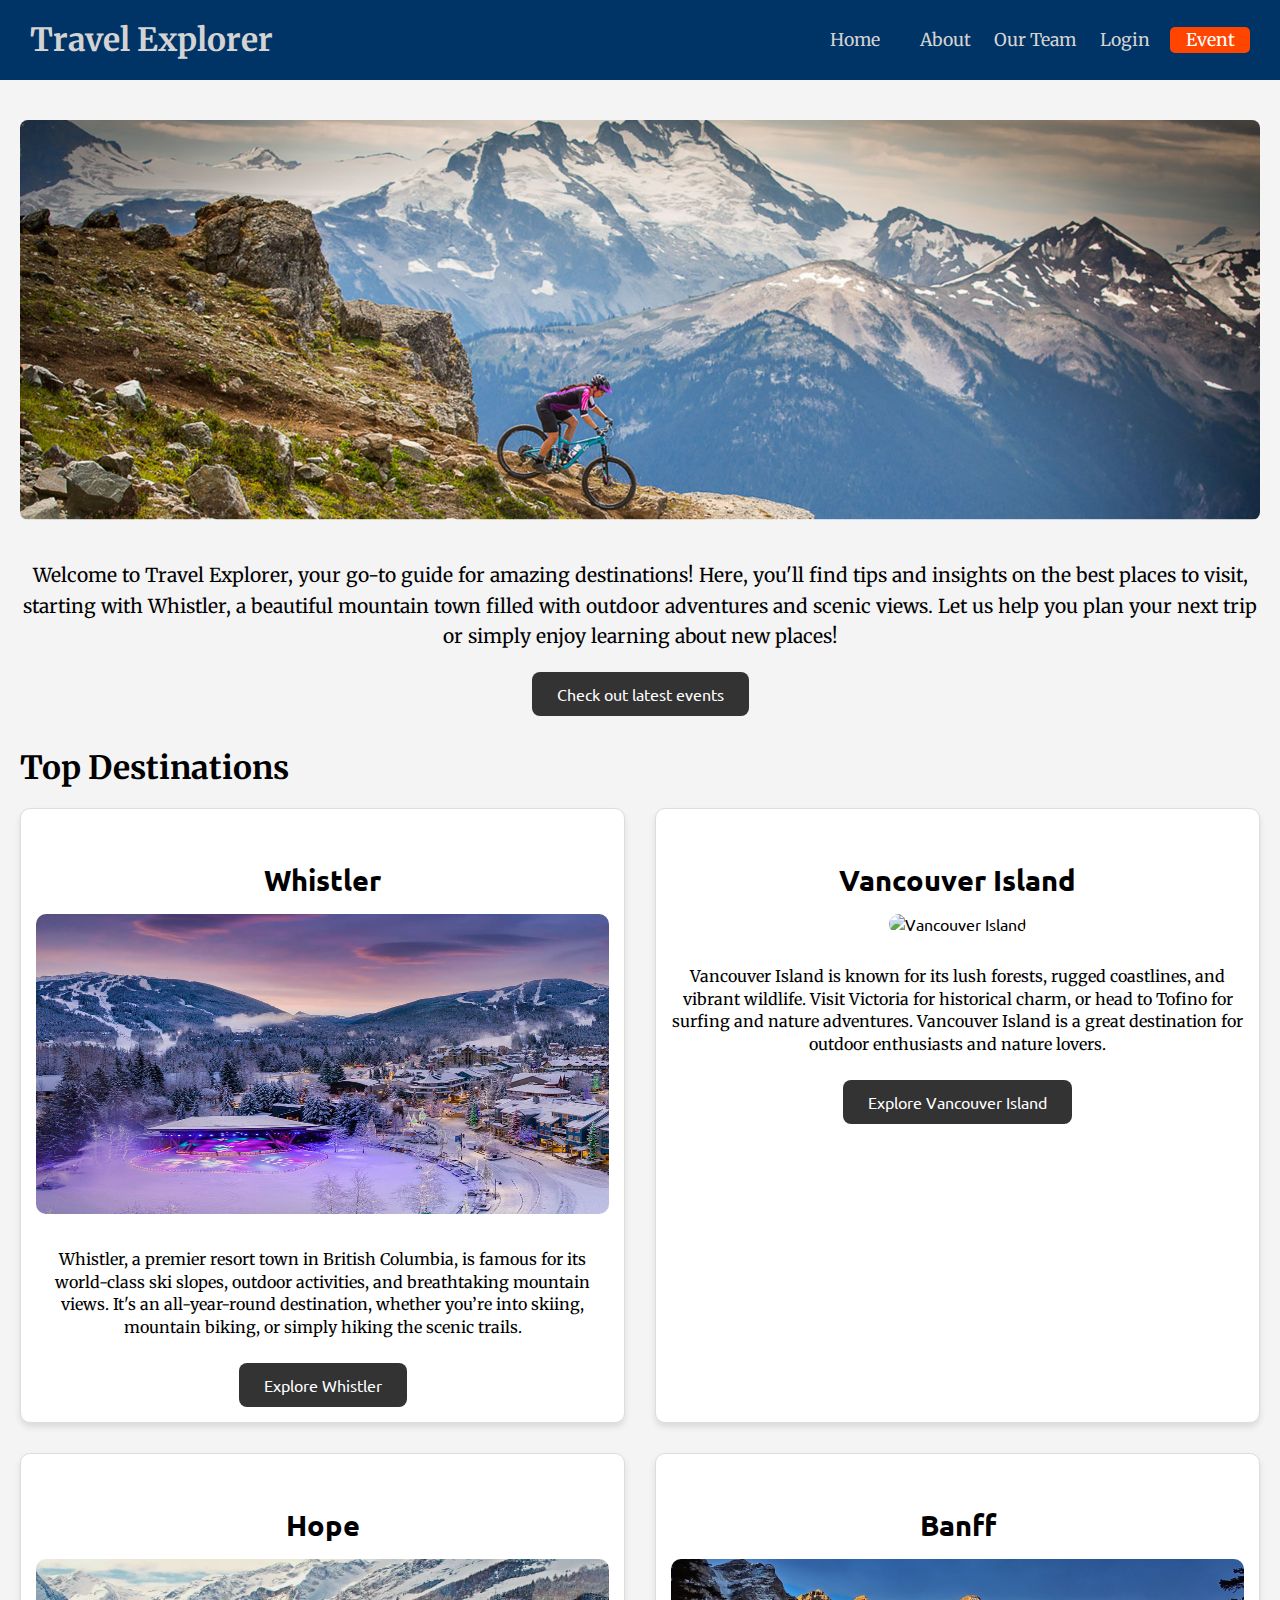
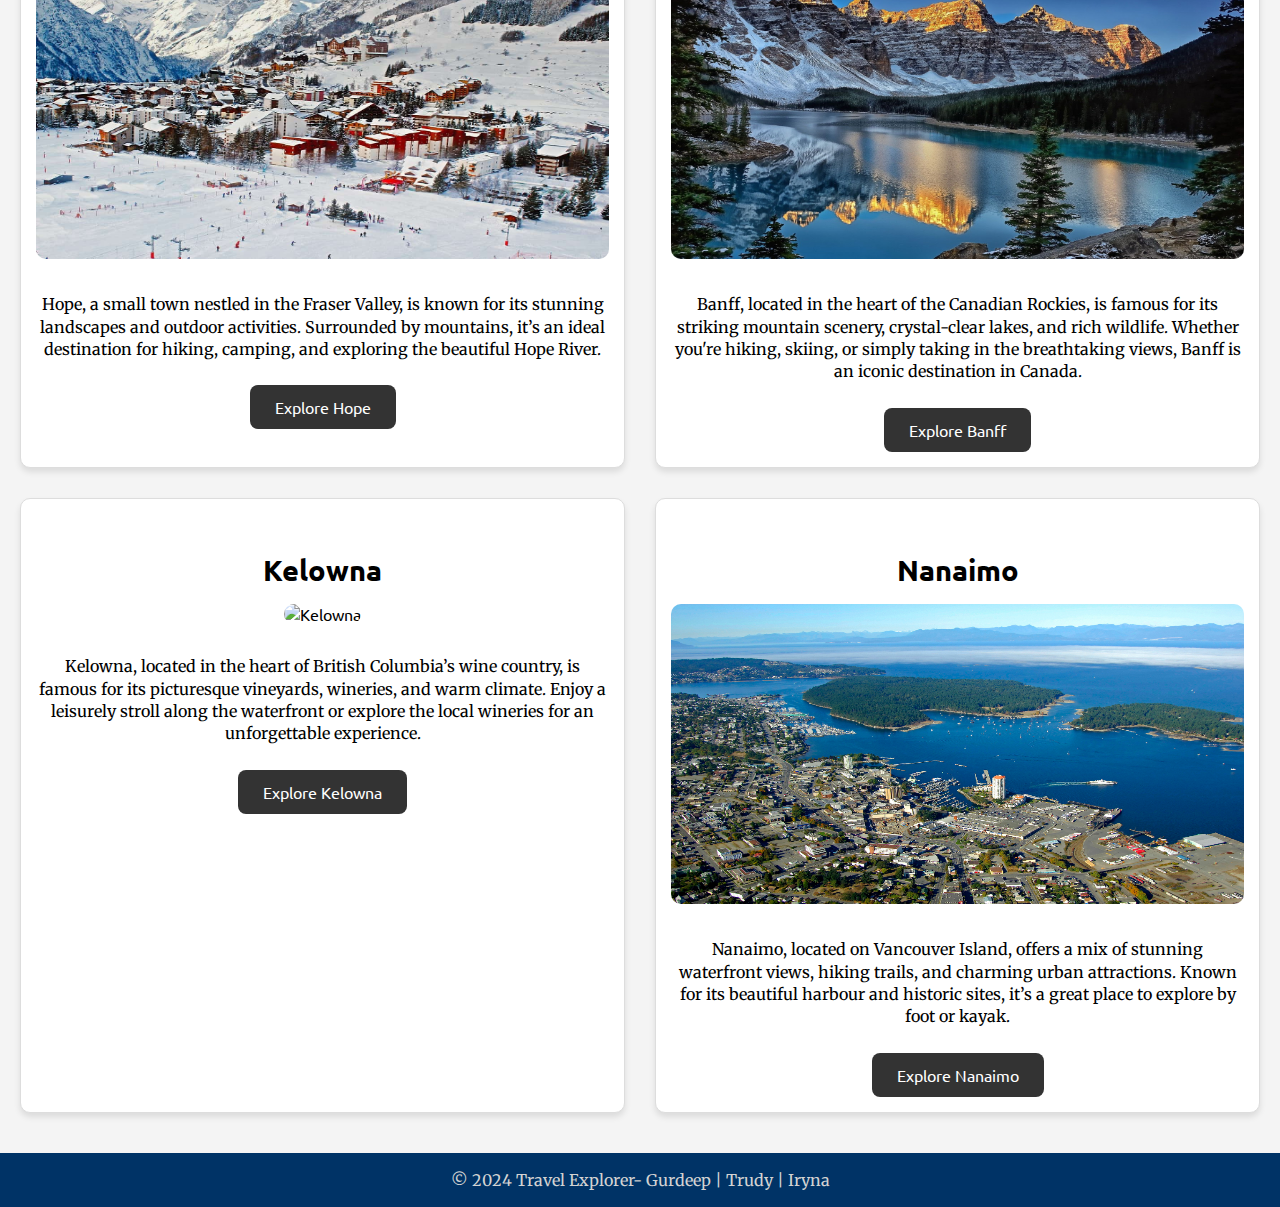
==== commit 5de0ccc6: "added some content to index page" ====
--- a/index.html
+++ b/index.html
@@ -40,19 +40,71 @@
       </header>
       
       <main class="index-container">
+        <div class="banner"></div> 
         <article>
-          <h2>Welcome</h2>
           <p>
-            Welcome to Travel Explorer, your go-to guide for amazing
-            destinations! Here, you'll find tips and insights on the best places
-            to visit, starting with Whistler – a beautiful mountain town filled
-            with outdoor adventures and scenic views. Let us help you plan your
-            next trip or simply enjoy learning about new places!
+            Welcome to Travel Explorer, your go-to guide for amazing destinations! Here, you'll find tips and insights on the best places to visit, starting with Whistler, a beautiful mountain town filled with outdoor adventures and scenic views. Let us help you plan your next trip or simply enjoy learning about new places!
           </p>
           <a href="event.html" class="button-link">Check out latest events</a>
         </article>
+      
+        <h3 id="top-heading">Top Destinations</h3>
+        <section class="destinations">     
+          <div class="destination">
+            <h4>Whistler</h4>
+            <img src="images/whistler.jpg" alt="Whistler">
+            <p>
+              Whistler, a premier resort town in British Columbia, is famous for its world-class ski slopes, outdoor activities, and breathtaking mountain views. It's an all-year-round destination, whether you’re into skiing, mountain biking, or simply hiking the scenic trails.
+            </p>
+            <a href="about.html" class="button-link">Explore Whistler</a>
+          </div>
+      
+          <div class="destination">
+            <h4>Vancouver Island</h4>
+            <img src="images/vancouverisland.jpg" alt="Vancouver Island">
+            <p>
+              Vancouver Island is known for its lush forests, rugged coastlines, and vibrant wildlife. Visit Victoria for historical charm, or head to Tofino for surfing and nature adventures. Vancouver Island is a great destination for outdoor enthusiasts and nature lovers.
+            </p>
+            <a href="https://vancouverisland.travel/?asset=1192-ig-2276605410633828002" class="button-link">Explore Vancouver Island</a>
+          </div>
+      
+          <div class="destination">
+            <h4>Hope</h4>
+            <img src="images/hope.jpg" alt="Hope">
+            <p>
+              Hope, a small town nestled in the Fraser Valley, is known for its stunning landscapes and outdoor activities. Surrounded by mountains, it’s an ideal destination for hiking, camping, and exploring the beautiful Hope River.
+            </p>
+            <a href="https://destinationlesstravel.com/things-to-do-in-hope-bc/" class="button-link">Explore Hope</a>
+          </div>
+      
+          <div class="destination">
+            <h4>Banff</h4>
+            <img src="images/banff.jpg" alt="Banff">
+            <p>
+              Banff, located in the heart of the Canadian Rockies, is famous for its striking mountain scenery, crystal-clear lakes, and rich wildlife. Whether you're hiking, skiing, or simply taking in the breathtaking views, Banff is an iconic destination in Canada.
+            </p>
+            <a href="https://www.banfflakelouise.com/things-to-do" class="button-link">Explore Banff</a>
+          </div>
+      
+          <div class="destination">
+            <h4>Kelowna</h4>
+            <img src="images/kelowna.jpg" alt="Kelowna">
+            <p>
+              Kelowna, located in the heart of British Columbia’s wine country, is famous for its picturesque vineyards, wineries, and warm climate. Enjoy a leisurely stroll along the waterfront or explore the local wineries for an unforgettable experience.
+            </p>
+            <a href="https://www.tourismkelowna.com/" class="button-link">Explore Kelowna</a>
+          </div>
+
+          <div class="destination">
+            <h4>Nanaimo</h4>
+            <img src="images/nanaimo.jpg" alt="Nanaimo">
+            <p>
+              Nanaimo, located on Vancouver Island, offers a mix of stunning waterfront views, hiking trails, and charming urban attractions. Known for its beautiful harbour and historic sites, it’s a great place to explore by foot or kayak.
+            </p>
+            <a href="https://tourismnanaimo.com/" class="button-link">Explore Nanaimo</a>
+          </div>
+        </section>
       </main>
-
       <footer>
         <p>&copy; 2024 Travel Explorer- Gurdeep | Trudy | Iryna</p>
       </footer>
--- a/styles/styles.css
+++ b/styles/styles.css
@@ -106,54 +106,90 @@
   font-weight: bold;
 }
 
-main.index-container {
-  display: flex;
-  justify-content: center;
-  align-items: center;
-  background-color: #003366;
-  background-image: linear-gradient(
-      to bottom,
-      rgba(0, 0, 0, 0.3),
-      rgba(0, 0, 0, 0.7)
-    ),
-    url('../images/banner.jpg');
+/* Main Section */
+.index-container {
+  padding: 40px 20px;
+}
+
+/* Banner */
+.banner {
+  background-image: url('../images/banner1.jpg');
   background-size: cover;
   background-position: center;
-  color: #fff;
-  padding: 3rem;
+  height: 400px;
+  border-radius: 8px;
+  margin-bottom: 40px;
+}
+
+/* Article (Welcome Section) */
+article {
   text-align: center;
-  flex-grow: 1;
-}
-.index-container article {
-  max-width: 800px;
-}
-.index-container h2 {
-  font-family: 'Merriweather', serif;
+}
+
+article h2 {
   font-size: 2.5rem;
-  margin-bottom: 1rem;
-  color: white;
-}
-.index-container p {
+  margin-bottom: 20px;
+}
+
+article p {
   font-size: 1.2rem;
   line-height: 1.6;
-  margin-bottom: 2rem;
-}
+  margin-bottom: 20px;
+}
+
 .button-link {
   display: inline-block;
-  padding: 1rem 2.5rem;
-  font-size: 1.1rem;
-  padding: 10px 20px;
-  background-color: #007bff;
-  color: white;
+  padding: 12px 25px;
+  background-color: #333;
+  color: #fff;
   text-decoration: none;
-  border-radius: 5px;
+  border-radius: 8px;
+  font-size: 16px;
+}
+
+.button-link:hover {
+  background-color: #555;
+}
+
+/* Destinations Section */
+.destinations {
+  display: grid;
+  grid-template-columns: repeat(auto-fill, minmax(280px, 1fr));
+  gap: 30px;
+}
+
+.destination {
+  background-color: #fff;
+  padding: 20px;
+  border-radius: 8px;
+  box-shadow: 0 4px 8px rgba(0, 0, 0, 0.1);
   text-align: center;
 }
 
-.button-link:hover {
-  background-color: #0056b3;
-  transform: scale(1.05);
-  box-shadow: 0px 6px 15px rgba(0, 0, 0, 0.3);
+#top-heading {
+  font-size: 2rem;
+  margin-bottom: 20px;
+}
+
+.destination h4 {
+  font-size: 1.8rem;
+  margin-bottom: 15px;
+}
+
+.destination img {
+  width:100%;
+  height:auto;
+  border-radius: 8px;
+  margin-bottom: 15px;
+}
+.destination p {
+  font-size: 1rem;
+  margin-bottom: 15px;
+}
+
+.destination a.button-link {
+  font-size: 16px;
+  margin-top: 10px;
 }
 
 .nav-bar nav a:hover,
@@ -246,7 +282,7 @@
   width: 200px;
   object-fit: cover;
   cursor: pointer;
-  transition: transform 0.3s; /* Add a hover effect */
+  transition: transform 0.3s;
 }
 
 #team-member-iryna img {
@@ -254,7 +290,7 @@
 }
 
 .team img:hover {
-  transform: scale(1.05); /* Scale up on hover */
+  transform: scale(1.05); 
 }
 
 .team {
@@ -311,29 +347,29 @@
 
 .team-info h3 {
   text-align: center;
-  margin-bottom: 10px; /* Add spacing below the heading */
+  margin-bottom: 10px; 
   color: #1c1c1c;
 }
 
 .team-info #image-container {
   width: 250px;
   height: 250px;
-  overflow: hidden; /* Hide overflow if image is larger */
+  overflow: hidden; 
   border-radius: 20px;
-  margin: 10px auto; /* Center container */
-  border: 2px solid #4a6d99; /* Border for the image container */
+  margin: 10px auto; 
+  border: 2px solid #4a6d99; 
 }
 
 .team-info img {
-  width: 100%; /* Adjust width as needed */
-  height: 100%; /* Maintain aspect ratio */
+  width: 100%; 
+  height: 100%; 
   border-radius: 20px;
   object-fit: cover;
 }
 
 .team-info p {
   color: #555;
-  display: block; /* Ensure paragraph is displayed */
+  display: block; 
   text-align: justify;
 }
 
@@ -419,6 +455,11 @@
 }
 
 @media (min-width: 37.5em) /*600px / 16px = 37.5em*/ /* @media (max-width: 1920px) and (min-width: 320px) */ {
+  .destinations {
+    display: grid;
+    grid-template-columns: repeat(auto-fill, minmax(500px, 1fr));
+    gap: 30px;
+  }
   .nav-bar {
     grid-template-columns: 1fr 450px;
     grid-template-areas: 'logo nav';
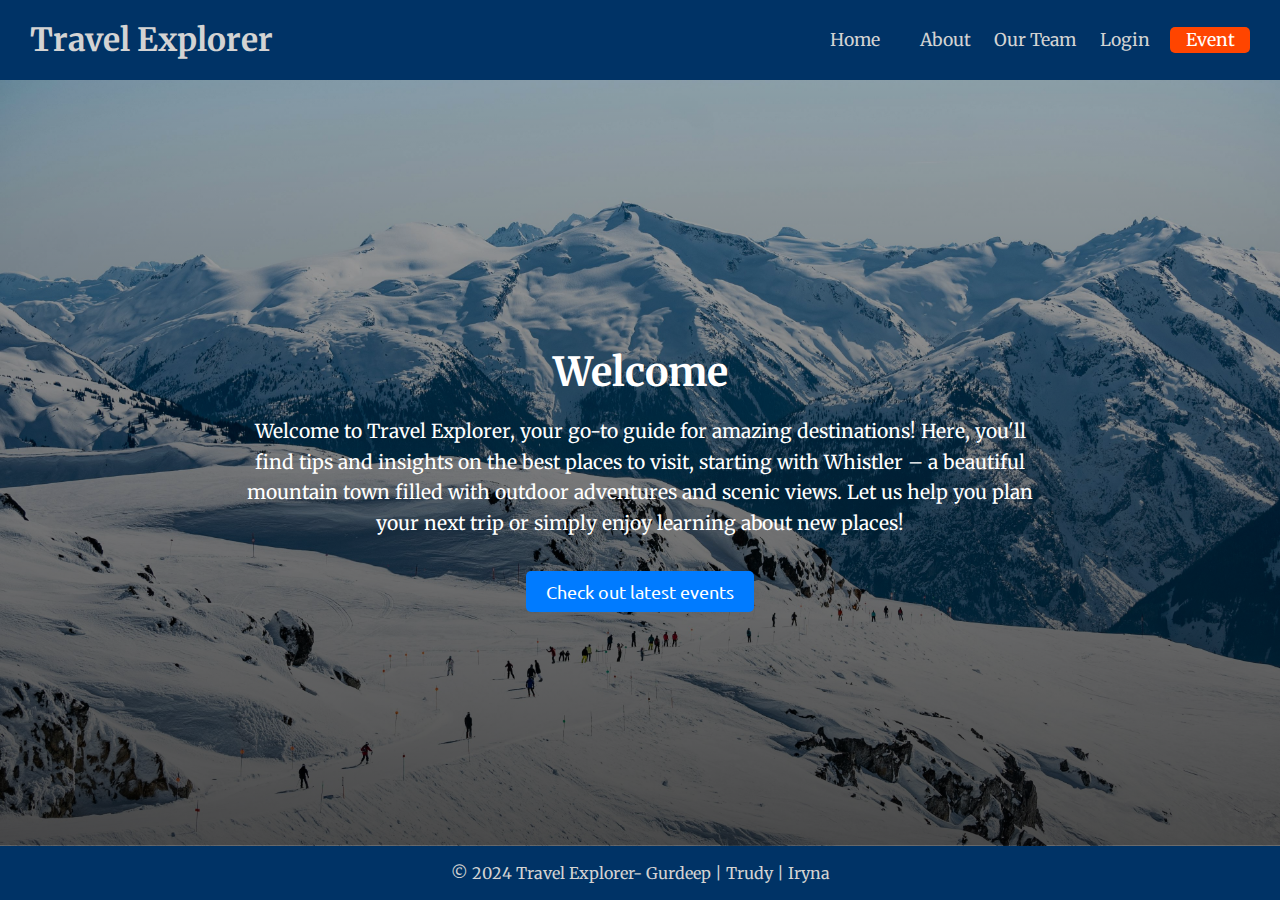
==== commit 22dad86a: "revert chnages" ====
--- a/index.html
+++ b/index.html
@@ -40,71 +40,19 @@
       </header>
       
       <main class="index-container">
-        <div class="banner"></div> 
         <article>
+          <h2>Welcome</h2>
           <p>
-            Welcome to Travel Explorer, your go-to guide for amazing destinations! Here, you'll find tips and insights on the best places to visit, starting with Whistler, a beautiful mountain town filled with outdoor adventures and scenic views. Let us help you plan your next trip or simply enjoy learning about new places!
+            Welcome to Travel Explorer, your go-to guide for amazing
+            destinations! Here, you'll find tips and insights on the best places
+            to visit, starting with Whistler – a beautiful mountain town filled
+            with outdoor adventures and scenic views. Let us help you plan your
+            next trip or simply enjoy learning about new places!
           </p>
           <a href="event.html" class="button-link">Check out latest events</a>
         </article>
-      
-        <h3 id="top-heading">Top Destinations</h3>
-        <section class="destinations">     
-          <div class="destination">
-            <h4>Whistler</h4>
-            <img src="images/whistler.jpg" alt="Whistler">
-            <p>
-              Whistler, a premier resort town in British Columbia, is famous for its world-class ski slopes, outdoor activities, and breathtaking mountain views. It's an all-year-round destination, whether you’re into skiing, mountain biking, or simply hiking the scenic trails.
-            </p>
-            <a href="about.html" class="button-link">Explore Whistler</a>
-          </div>
-      
-          <div class="destination">
-            <h4>Vancouver Island</h4>
-            <img src="images/vancouverisland.jpg" alt="Vancouver Island">
-            <p>
-              Vancouver Island is known for its lush forests, rugged coastlines, and vibrant wildlife. Visit Victoria for historical charm, or head to Tofino for surfing and nature adventures. Vancouver Island is a great destination for outdoor enthusiasts and nature lovers.
-            </p>
-            <a href="https://vancouverisland.travel/?asset=1192-ig-2276605410633828002" class="button-link">Explore Vancouver Island</a>
-          </div>
-      
-          <div class="destination">
-            <h4>Hope</h4>
-            <img src="images/hope.jpg" alt="Hope">
-            <p>
-              Hope, a small town nestled in the Fraser Valley, is known for its stunning landscapes and outdoor activities. Surrounded by mountains, it’s an ideal destination for hiking, camping, and exploring the beautiful Hope River.
-            </p>
-            <a href="https://destinationlesstravel.com/things-to-do-in-hope-bc/" class="button-link">Explore Hope</a>
-          </div>
-      
-          <div class="destination">
-            <h4>Banff</h4>
-            <img src="images/banff.jpg" alt="Banff">
-            <p>
-              Banff, located in the heart of the Canadian Rockies, is famous for its striking mountain scenery, crystal-clear lakes, and rich wildlife. Whether you're hiking, skiing, or simply taking in the breathtaking views, Banff is an iconic destination in Canada.
-            </p>
-            <a href="https://www.banfflakelouise.com/things-to-do" class="button-link">Explore Banff</a>
-          </div>
-      
-          <div class="destination">
-            <h4>Kelowna</h4>
-            <img src="images/kelowna.jpg" alt="Kelowna">
-            <p>
-              Kelowna, located in the heart of British Columbia’s wine country, is famous for its picturesque vineyards, wineries, and warm climate. Enjoy a leisurely stroll along the waterfront or explore the local wineries for an unforgettable experience.
-            </p>
-            <a href="https://www.tourismkelowna.com/" class="button-link">Explore Kelowna</a>
-          </div>
+      </main>
 
-          <div class="destination">
-            <h4>Nanaimo</h4>
-            <img src="images/nanaimo.jpg" alt="Nanaimo">
-            <p>
-              Nanaimo, located on Vancouver Island, offers a mix of stunning waterfront views, hiking trails, and charming urban attractions. Known for its beautiful harbour and historic sites, it’s a great place to explore by foot or kayak.
-            </p>
-            <a href="https://tourismnanaimo.com/" class="button-link">Explore Nanaimo</a>
-          </div>
-        </section>
-      </main>
       <footer>
         <p>&copy; 2024 Travel Explorer- Gurdeep | Trudy | Iryna</p>
       </footer>
--- a/styles/styles.css
+++ b/styles/styles.css
@@ -106,90 +106,54 @@
   font-weight: bold;
 }
 
-/* Main Section */
-.index-container {
-  padding: 40px 20px;
-}
-
-/* Banner */
-.banner {
-  background-image: url('../images/banner1.jpg');
+main.index-container {
+  display: flex;
+  justify-content: center;
+  align-items: center;
+  background-color: #003366;
+  background-image: linear-gradient(
+      to bottom,
+      rgba(0, 0, 0, 0.3),
+      rgba(0, 0, 0, 0.7)
+    ),
+    url('../images/banner.jpg');
   background-size: cover;
   background-position: center;
-  height: 400px;
-  border-radius: 8px;
-  margin-bottom: 40px;
-}
-
-/* Article (Welcome Section) */
-article {
+  color: #fff;
+  padding: 3rem;
   text-align: center;
-}
-
-article h2 {
+  flex-grow: 1;
+}
+.index-container article {
+  max-width: 800px;
+}
+.index-container h2 {
+  font-family: 'Merriweather', serif;
   font-size: 2.5rem;
-  margin-bottom: 20px;
-}
-
-article p {
+  margin-bottom: 1rem;
+  color: white;
+}
+.index-container p {
   font-size: 1.2rem;
   line-height: 1.6;
-  margin-bottom: 20px;
-}
-
+  margin-bottom: 2rem;
+}
 .button-link {
   display: inline-block;
-  padding: 12px 25px;
-  background-color: #333;
-  color: #fff;
+  padding: 1rem 2.5rem;
+  font-size: 1.1rem;
+  padding: 10px 20px;
+  background-color: #007bff;
+  color: white;
   text-decoration: none;
-  border-radius: 8px;
-  font-size: 16px;
+  border-radius: 5px;
+  text-align: center;
 }
 
 .button-link:hover {
-  background-color: #555;
-}
-
-/* Destinations Section */
-.destinations {
-  display: grid;
-  grid-template-columns: repeat(auto-fill, minmax(280px, 1fr));
-  gap: 30px;
-}
-
-.destination {
-  background-color: #fff;
-  padding: 20px;
-  border-radius: 8px;
-  box-shadow: 0 4px 8px rgba(0, 0, 0, 0.1);
-  text-align: center;
-}
-
-#top-heading {
-  font-size: 2rem;
-  margin-bottom: 20px;
-}
-
-.destination h4 {
-  font-size: 1.8rem;
-  margin-bottom: 15px;
-}
-
-.destination img {
-  width:100%;
-  height:auto;
-  border-radius: 8px;
-  margin-bottom: 15px;
-}
-.destination p {
-  font-size: 1rem;
-  margin-bottom: 15px;
-}
-
-.destination a.button-link {
-  font-size: 16px;
-  margin-top: 10px;
+  background-color: #0056b3;
+  transform: scale(1.05);
+  box-shadow: 0px 6px 15px rgba(0, 0, 0, 0.3);
 }
 
 .nav-bar nav a:hover,
@@ -282,7 +246,7 @@
   width: 200px;
   object-fit: cover;
   cursor: pointer;
-  transition: transform 0.3s;
+  transition: transform 0.3s; /* Add a hover effect */
 }
 
 #team-member-iryna img {
@@ -290,7 +254,7 @@
 }
 
 .team img:hover {
-  transform: scale(1.05); 
+  transform: scale(1.05); /* Scale up on hover */
 }
 
 .team {
@@ -347,29 +311,29 @@
 
 .team-info h3 {
   text-align: center;
-  margin-bottom: 10px; 
+  margin-bottom: 10px; /* Add spacing below the heading */
   color: #1c1c1c;
 }
 
 .team-info #image-container {
   width: 250px;
   height: 250px;
-  overflow: hidden; 
+  overflow: hidden; /* Hide overflow if image is larger */
   border-radius: 20px;
-  margin: 10px auto; 
-  border: 2px solid #4a6d99; 
+  margin: 10px auto; /* Center container */
+  border: 2px solid #4a6d99; /* Border for the image container */
 }
 
 .team-info img {
-  width: 100%; 
-  height: 100%; 
+  width: 100%; /* Adjust width as needed */
+  height: 100%; /* Maintain aspect ratio */
   border-radius: 20px;
   object-fit: cover;
 }
 
 .team-info p {
   color: #555;
-  display: block; 
+  display: block; /* Ensure paragraph is displayed */
   text-align: justify;
 }
 
@@ -455,11 +419,6 @@
 }
 
 @media (min-width: 37.5em) /*600px / 16px = 37.5em*/ /* @media (max-width: 1920px) and (min-width: 320px) */ {
-  .destinations {
-    display: grid;
-    grid-template-columns: repeat(auto-fill, minmax(500px, 1fr));
-    gap: 30px;
-  }
   .nav-bar {
     grid-template-columns: 1fr 450px;
     grid-template-areas: 'logo nav';
